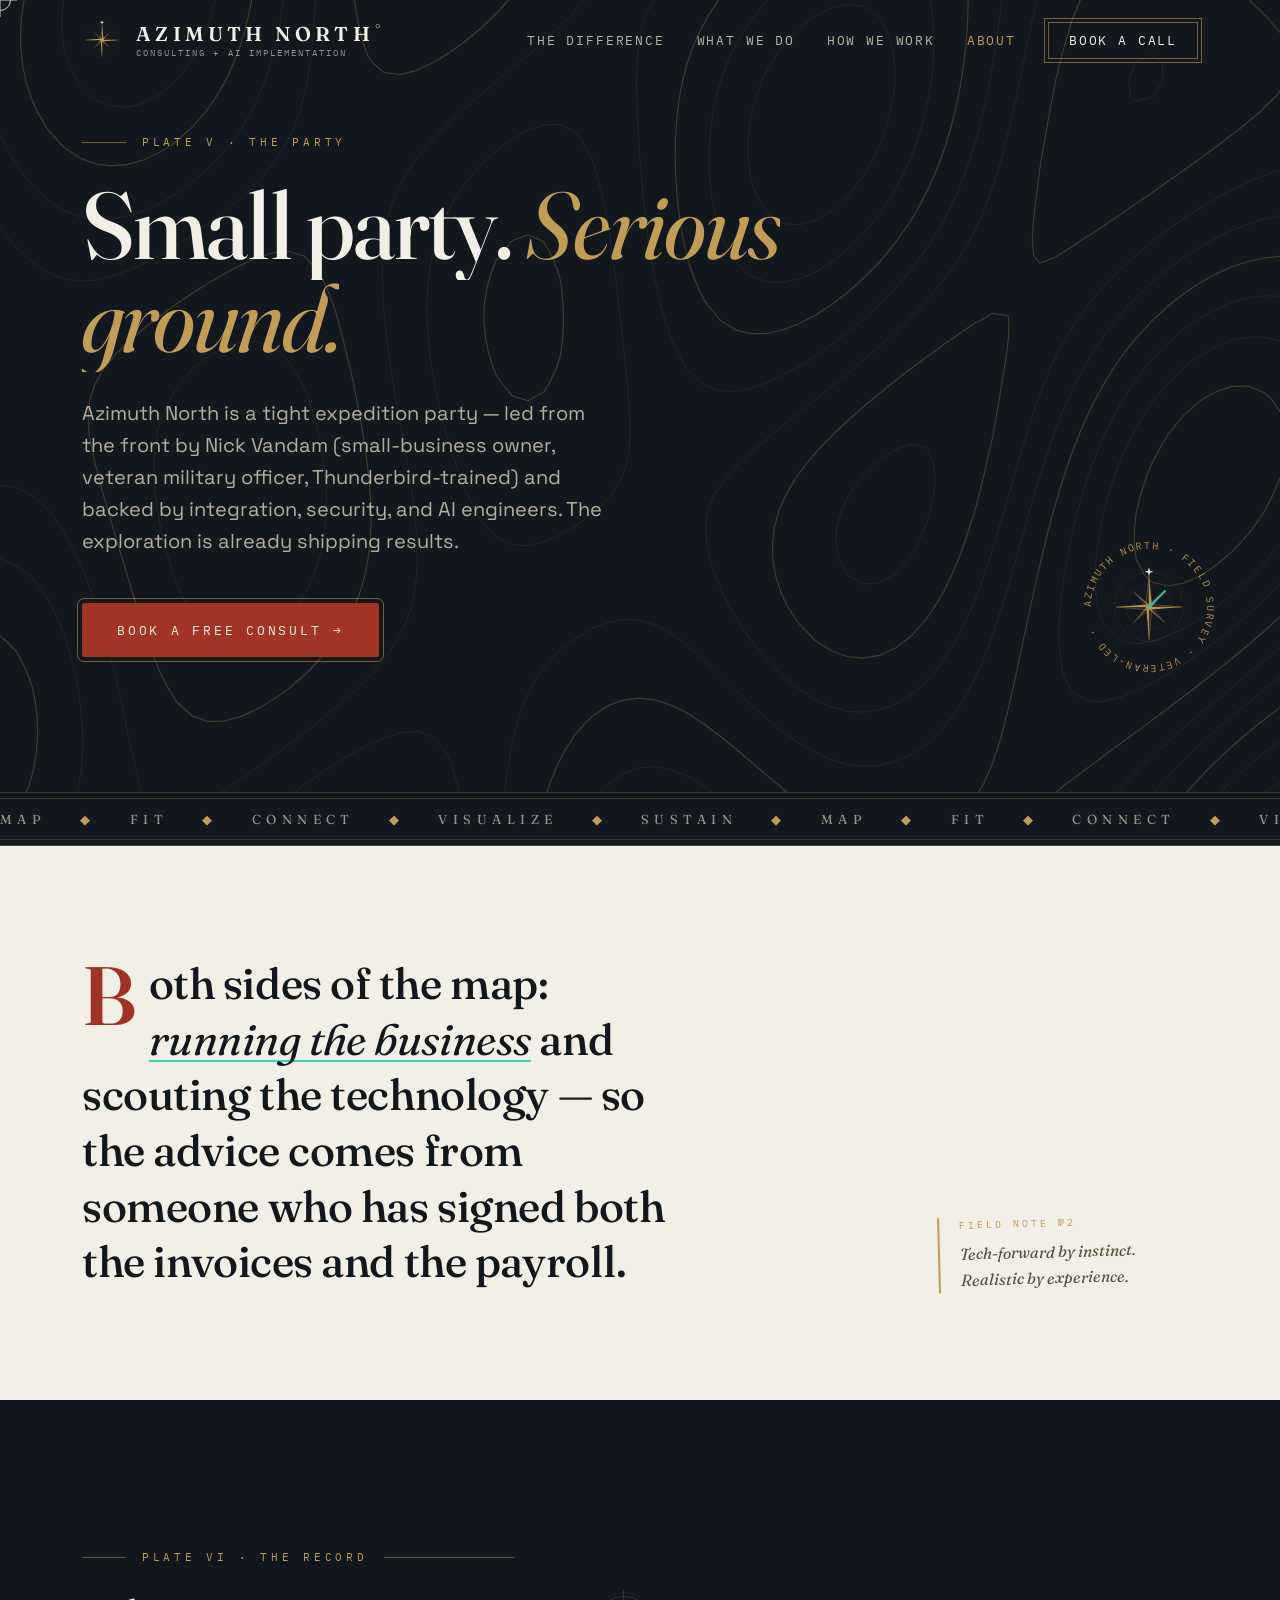
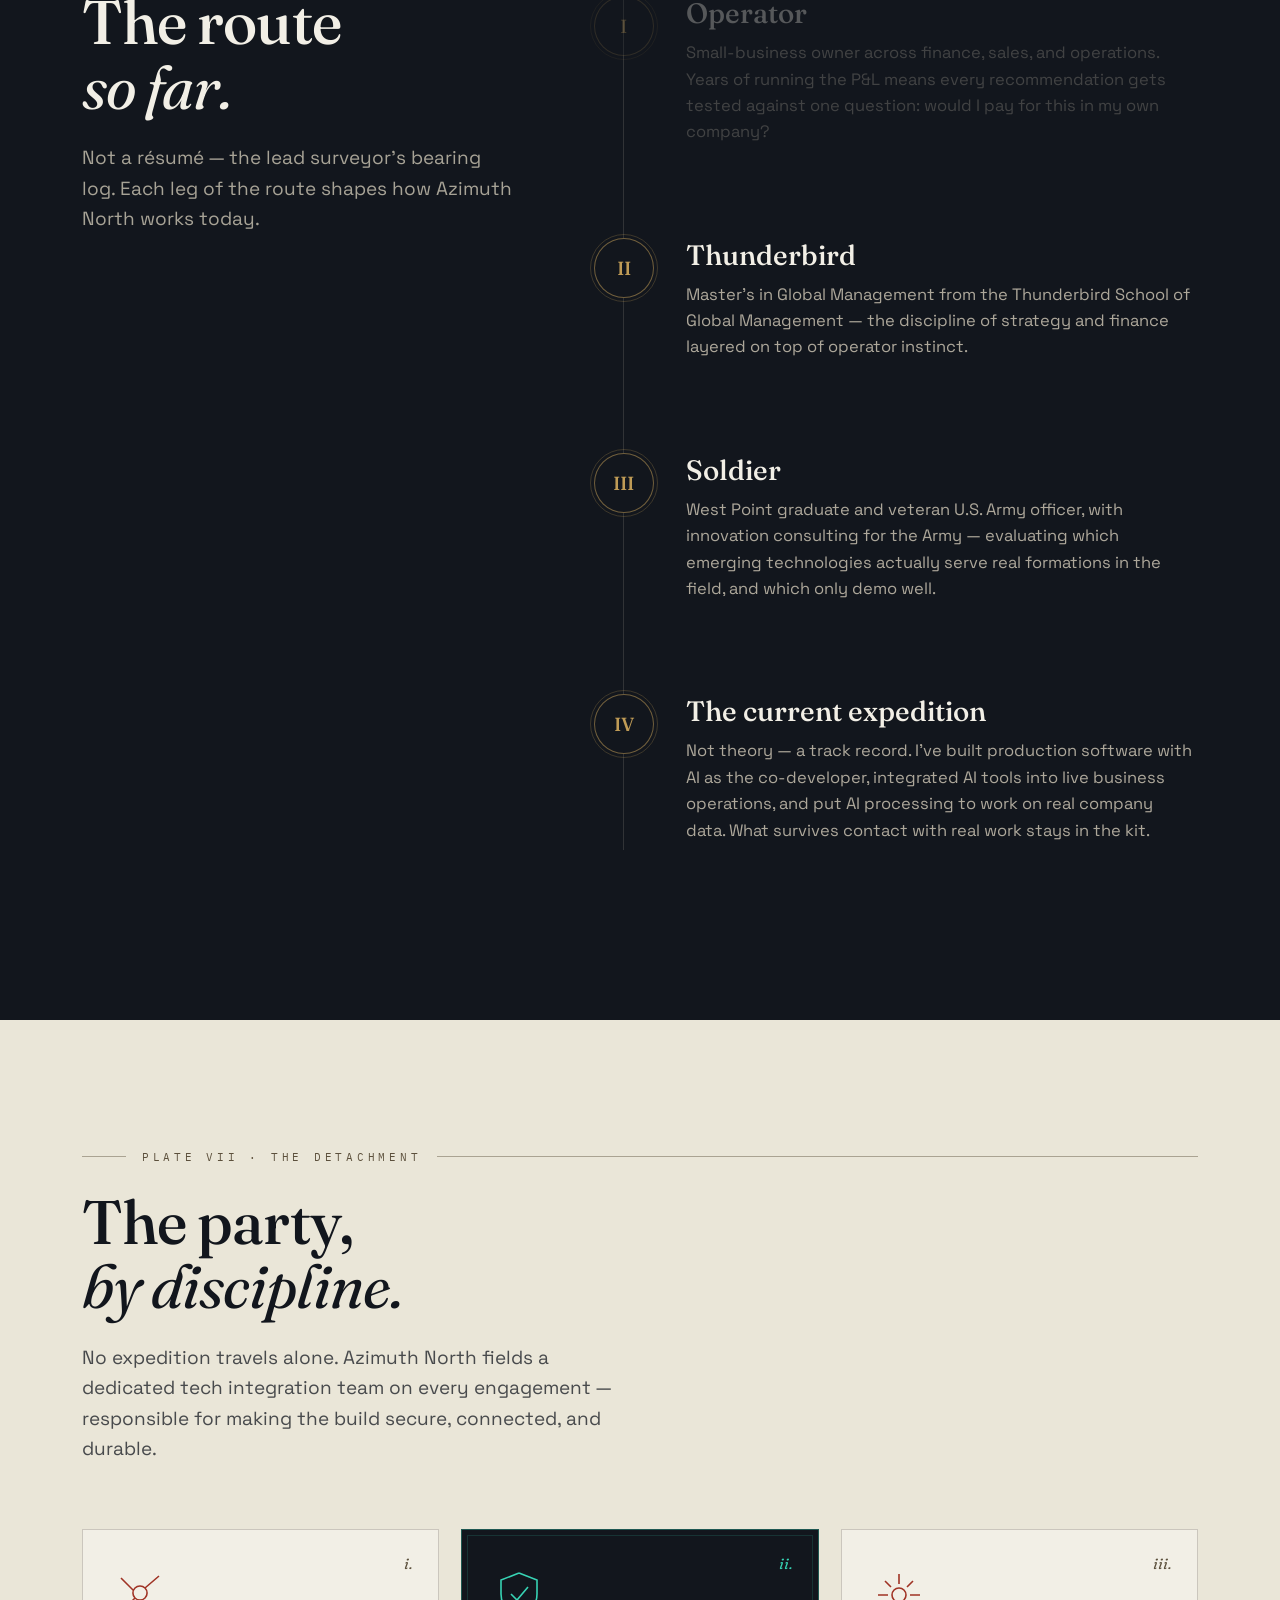
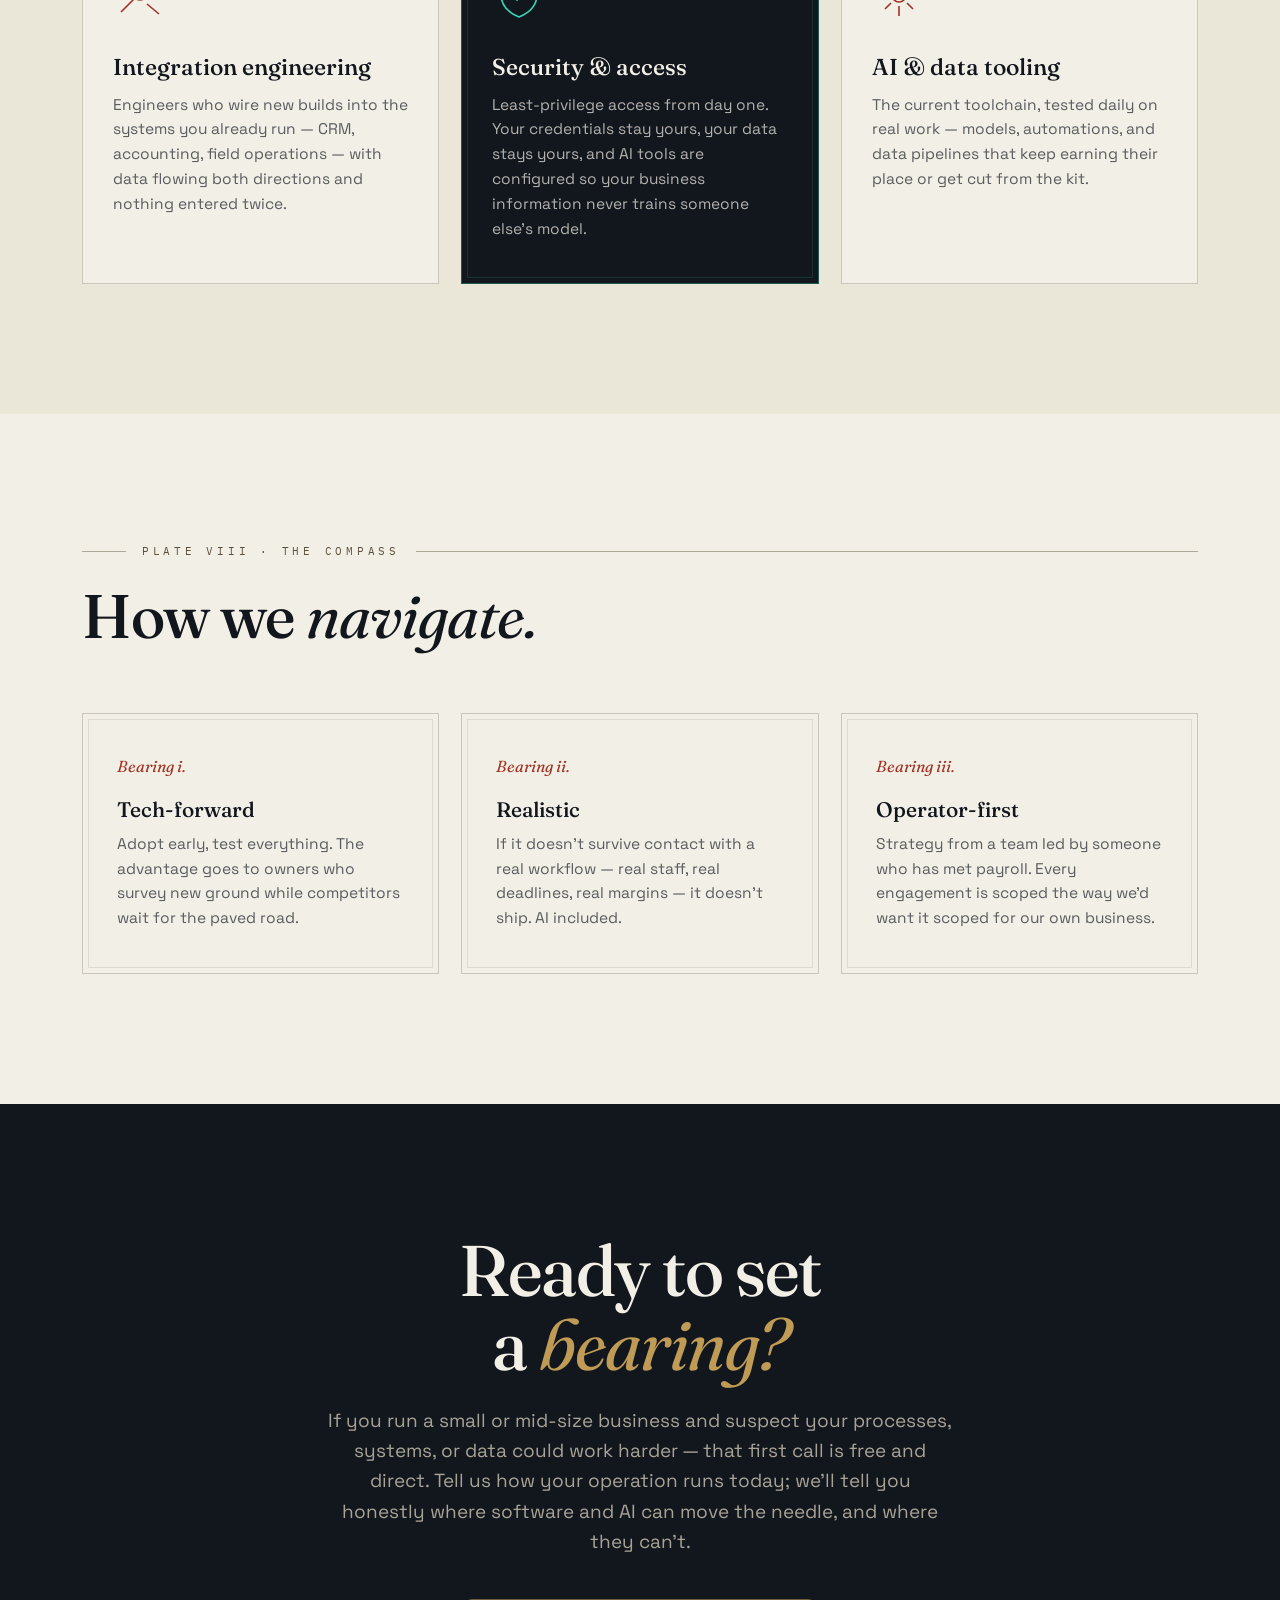
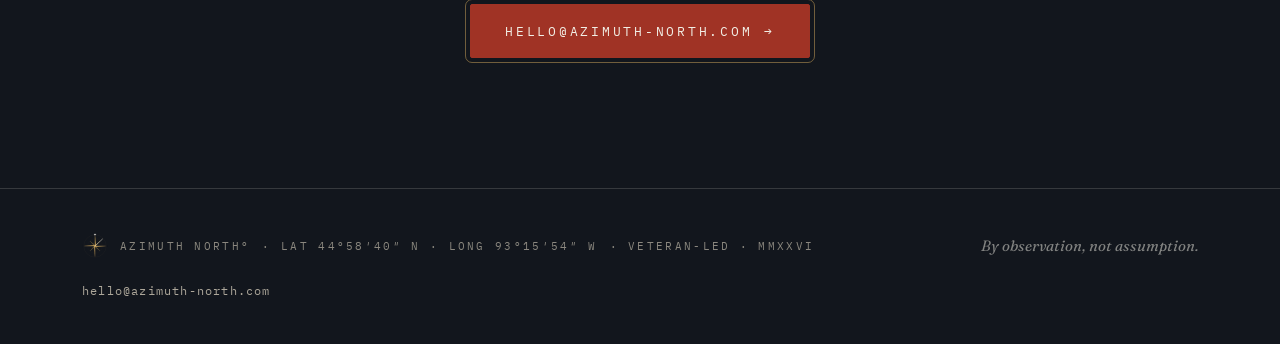
==== about.html @ 611b8b84 "Full site" ====
<!DOCTYPE html>
<html lang="en">
<head>
<meta charset="UTF-8">
<meta name="viewport" content="width=device-width, initial-scale=1.0">
<title>About — Azimuth North | Consulting &amp; AI Implementation</title>
<meta name="description" content="Azimuth North is a tight team — led by a small-business owner and veteran military officer, backed by integration, security, and AI engineers — testing what AI can actually do for working businesses.">
<meta name="theme-color" content="#12161d">
<link rel="icon" href="data:image/svg+xml,%3Csvg xmlns='http://www.w3.org/2000/svg' viewBox='0 0 100 100'%3E%3Crect width='100' height='100' rx='18' fill='%2312161d'/%3E%3Ccircle cx='50' cy='50' r='38' fill='none' stroke='%23bf9b56' stroke-width='2' stroke-dasharray='1.5 4.5'/%3E%3Cpath d='M50 16 L55 50 L50 50 Z' fill='%23bf9b56'/%3E%3Cpath d='M50 16 L45 50 L50 50 Z' fill='none' stroke='%23bf9b56' stroke-width='1.5'/%3E%3Cpath d='M50 84 L55 50 L50 50 Z M16 50 L50 45 L50 50 Z M84 50 L50 55 L50 50 Z' fill='%23efe6d0' opacity='.7'/%3E%3Cline x1='50' y1='50' x2='73' y2='29' stroke='%23a03325' stroke-width='3' stroke-linecap='round'/%3E%3C/svg%3E">
<link rel="preconnect" href="https://fonts.googleapis.com">
<link rel="preconnect" href="https://fonts.gstatic.com" crossorigin>
<link href="https://fonts.googleapis.com/css2?family=Fraunces:ital,opsz,wght@0,9..144,400;0,9..144,500;0,9..144,600;1,9..144,400;1,9..144,500&family=Space+Grotesk:wght@400;500;600&family=IBM+Plex+Mono:wght@400;500&display=swap" rel="stylesheet">
<style>
:root{
  --ink:#12161d;          /* midnight chart */
  --ink-2:#1a2029;
  --paper:#f2efe6;        /* warm survey paper, modern */
  --paper-2:#eae6d8;
  --brass:#bf9b56;        /* instrument brass — heritage */
  --brass-dim:rgba(191,155,86,.55);
  --mint:#37d3b4;         /* signal mint — the AI layer */
  --oxblood:#a03325;      /* wax seal red */
  --sepia:#5c503c;        /* faded ink on paper */
  --line:rgba(46,38,26,.2);
  --line-dark:rgba(242,239,230,.16);
  --mono:'IBM Plex Mono',monospace;
  --serif:'Space Grotesk',sans-serif;
  --disp:'Fraunces',serif;
}
*{margin:0;padding:0;box-sizing:border-box}
html{scroll-behavior:smooth;overflow-x:hidden}
body{font-family:var(--serif);background:var(--paper);color:var(--ink);overflow-x:hidden;font-size:16px}
::selection{background:var(--mint);color:var(--ink)}

/* paper grain over everything */
body::after{content:"";position:fixed;inset:0;z-index:98;pointer-events:none;opacity:.3;mix-blend-mode:overlay;background-image:url("data:image/svg+xml,%3Csvg xmlns='http://www.w3.org/2000/svg' width='240' height='240'%3E%3Cfilter id='n'%3E%3CfeTurbulence type='fractalNoise' baseFrequency='.9' numOctaves='2'/%3E%3CfeColorMatrix values='0 0 0 0 0.5 0 0 0 0 0.45 0 0 0 0 0.35 0 0 0 .35 0'/%3E%3C/filter%3E%3Crect width='240' height='240' filter='url(%23n)'/%3E%3C/svg%3E")}

/* ---------- preloader ---------- */
#loader{position:fixed;inset:0;z-index:100;background:var(--ink);display:flex;align-items:center;justify-content:center;flex-direction:column;gap:30px;transition:transform .9s cubic-bezier(.76,0,.24,1)}
#loader.done{transform:translateY(-100%)}
#loader .dial{width:150px;height:150px}
#loader .dial svg{width:100%;height:100%}
#loader .brg{font-family:var(--mono);font-size:12px;letter-spacing:.32em;color:var(--brass)}
#loader .brg .num{display:inline-block;min-width:3.4em;text-align:right}
#loader .motto{font-family:var(--disp);font-style:italic;font-size:15px;color:rgba(239,230,208,.55);letter-spacing:.04em}

/* ---------- cursor reticle ---------- */
#reticle{position:fixed;z-index:99;width:34px;height:34px;pointer-events:none;mix-blend-mode:difference;opacity:0;transition:opacity .3s,width .25s,height .25s;transform:translate(-50%,-50%)}
#reticle::before,#reticle::after{content:"";position:absolute;background:#fff}
#reticle::before{left:50%;top:0;width:1px;height:100%;transform:translateX(-50%)}
#reticle::after{top:50%;left:0;height:1px;width:100%;transform:translateY(-50%)}
#reticle .ring{position:absolute;inset:6px;border:1px solid #fff;border-radius:50%}
body.has-cursor #reticle{opacity:.9}
#reticle.hot{width:56px;height:56px}
@media (hover:none){#reticle{display:none}}

/* ---------- shared ---------- */
.wrap{max-width:1180px;margin:0 auto;padding:0 32px}
.plate{font-family:var(--mono);font-size:11px;letter-spacing:.34em;text-transform:uppercase;display:flex;align-items:center;gap:16px;color:var(--sepia)}
.plate::before,.plate::after{content:"";height:1px;background:currentColor;opacity:.45}
.plate::before{width:44px}
.plate::after{flex:1}
section{position:relative}
.section-pad{padding:130px 0}
h2.title{font-family:var(--disp);font-weight:500;font-size:clamp(36px,4.8vw,62px);line-height:1.05;letter-spacing:-.015em;margin:26px 0 0}
h2.title em{font-style:italic;font-weight:400}
.lede{font-size:19px;line-height:1.6;color:rgba(18,22,29,.75);max-width:560px}

.epigraph{font-family:var(--disp);font-style:italic;font-size:17px;color:var(--sepia);margin-top:20px;max-width:52ch;line-height:1.5}
.epigraph b{font-style:normal;font-weight:400;font-family:var(--mono);font-size:10px;letter-spacing:.24em;text-transform:uppercase;display:block;margin-top:6px;color:var(--brass)}
.on-dark .epigraph{color:rgba(242,239,230,.6)}

/* reveal choreography */
.rv{opacity:0;transform:translateY(34px);transition:opacity .9s cubic-bezier(.22,1,.36,1),transform .9s cubic-bezier(.22,1,.36,1)}
.rv.in{opacity:1;transform:none}
.rv-d1{transition-delay:.08s}.rv-d2{transition-delay:.16s}.rv-d3{transition-delay:.24s}.rv-d4{transition-delay:.32s}

/* ---------- nav ---------- */
nav{position:fixed;top:0;left:0;right:0;z-index:60;padding:20px 0;transition:background .4s,backdrop-filter .4s,padding .4s,border-color .4s;border-bottom:1px solid transparent}
nav.scrolled{background:rgba(18,22,29,.85);backdrop-filter:blur(14px);padding:12px 0;border-bottom-color:var(--line-dark)}
nav .wrap{display:flex;align-items:center;justify-content:space-between}
.brand{display:flex;align-items:center;gap:14px;color:var(--paper);text-decoration:none}
.brand svg{width:40px;height:40px;transition:transform .7s cubic-bezier(.34,1.56,.64,1)}
.brand:hover svg{transform:rotate(-47deg)}
.brand .rose-needle{transform-origin:100px 100px;transition:transform .8s cubic-bezier(.34,1.56,.64,1)}
.brand .wm{font-family:var(--disp);font-weight:600;font-size:20px;letter-spacing:.22em;line-height:1}
.brand .deg{color:var(--brass);font-weight:400;font-size:.7em;vertical-align:.5em;margin-left:1px}
.brand .wm-stack{display:flex;flex-direction:column;gap:3px}
.brand .wm-sub{font-family:var(--mono);font-size:8.5px;letter-spacing:.24em;text-transform:uppercase;color:rgba(242,239,230,.55)}
.nav-links{display:flex;gap:32px;align-items:center}
.nav-links a{color:rgba(239,230,208,.75);text-decoration:none;font-size:13px;font-family:var(--mono);letter-spacing:.14em;text-transform:uppercase;transition:color .25s}
.nav-links a:hover,.nav-links a:focus-visible{color:var(--brass)}
.nav-cta{border:1px solid var(--brass-dim);outline:1px solid var(--brass-dim);outline-offset:3px;padding:9px 20px;color:var(--paper) !important;transition:border-color .25s,background .25s,outline-color .25s}
.nav-cta:hover{border-color:var(--brass);outline-color:var(--brass);background:rgba(191,155,86,.12)}
@media(max-width:760px){.nav-links a:not(.nav-cta){display:none}}

/* ---------- hero ---------- */
#hero{min-height:100svh;background:var(--ink);color:var(--paper);display:flex;align-items:center;overflow:hidden}
#terrain{position:absolute;inset:0;width:100%;height:100%;display:block}
#hero .hud{position:absolute;font-family:var(--mono);font-size:10.5px;letter-spacing:.24em;color:rgba(239,230,208,.5);display:flex;gap:10px;align-items:center;text-transform:uppercase}
#hero .hud .tick{width:22px;height:1px;background:var(--brass-dim)}
.hud-tl{top:100px;left:32px}
.hud-tr{top:100px;right:32px}
.hud-bl{bottom:34px;left:32px}
.hud-br{bottom:34px;right:32px}
#brg-live{color:var(--mint)}
.hero-inner{position:relative;z-index:2;width:100%}
.hero-plate{color:var(--brass);font-family:var(--mono);font-size:11px;letter-spacing:.34em;text-transform:uppercase;display:flex;align-items:center;gap:16px}
.hero-plate::before{content:"";width:44px;height:1px;background:var(--brass-dim)}
h1{font-family:var(--disp);font-weight:500;font-size:clamp(46px,7.4vw,100px);line-height:.98;letter-spacing:-.02em;margin:30px 0 32px;max-width:13ch}
h1 .word{display:inline-block;overflow:hidden;vertical-align:top;padding-bottom:.08em;margin-bottom:-.08em}
h1 .word span{display:inline-block;transform:translateY(115%);transition:transform 1s cubic-bezier(.22,1,.36,1)}
body.loaded h1 .word span{transform:none}
h1 em{font-style:italic;font-weight:400;color:var(--brass)}
.hero-sub{font-size:20px;line-height:1.6;color:rgba(239,230,208,.72);max-width:520px;margin-bottom:46px}
.cta-row{display:flex;gap:20px;flex-wrap:wrap;align-items:center}
.btn{position:relative;display:inline-flex;align-items:center;gap:12px;font-family:var(--mono);font-size:12.5px;letter-spacing:.22em;text-transform:uppercase;text-decoration:none;padding:18px 34px;border-radius:2px;transition:transform .2s ease;will-change:transform}
.btn-solid{background:var(--oxblood);color:var(--paper);border:1px solid var(--oxblood);outline:1px solid var(--brass-dim);outline-offset:4px;overflow:hidden}
.btn-solid>*{position:relative;z-index:1}
.btn-solid::before{content:"";position:absolute;inset:0;background:var(--brass);transform:translateY(101%);transition:transform .35s cubic-bezier(.76,0,.24,1)}
.btn-solid:hover::before{transform:none}
.btn-solid:hover{color:var(--ink)}
.btn-solid .arrow{transition:transform .3s cubic-bezier(.34,1.56,.64,1)}
.btn-solid:hover .arrow{transform:translateX(5px)}
.btn-ghost{color:var(--paper);border:1px solid rgba(239,230,208,.35);outline:1px solid transparent;outline-offset:4px;transition:border-color .25s,color .25s,outline-color .25s}
.btn-ghost:hover{border-color:var(--brass);outline-color:var(--brass-dim);color:var(--brass)}
.scroll-hint{position:absolute;bottom:34px;left:50%;transform:translateX(-50%);z-index:2;font-family:var(--mono);font-size:10px;letter-spacing:.34em;color:rgba(239,230,208,.4);display:flex;flex-direction:column;align-items:center;gap:10px}
.scroll-hint .line{width:1px;height:44px;background:linear-gradient(var(--mint),transparent);animation:drop 2.2s infinite cubic-bezier(.76,0,.24,1)}
@keyframes drop{0%{transform:scaleY(0);transform-origin:top}45%{transform:scaleY(1);transform-origin:top}55%{transform:scaleY(1);transform-origin:bottom}100%{transform:scaleY(0);transform-origin:bottom}}

/* ---------- expedition seal ---------- */
.seal{position:absolute;right:56px;bottom:110px;z-index:2;width:150px;height:150px;opacity:.9}
.seal .spin{animation:sealspin 28s linear infinite;transform-origin:50% 50%}
@keyframes sealspin{to{transform:rotate(360deg)}}
.seal text{font-family:var(--mono);font-size:10px;letter-spacing:.18em;fill:var(--brass)}
@media(max-width:1100px){.seal{right:32px;bottom:90px;width:120px;height:120px}}

/* ---------- marginalia ---------- */
.anno{font-family:var(--disp);font-style:italic;font-weight:400;color:var(--brass);font-size:17px;letter-spacing:.01em}
.anno svg{display:block}
.anno svg path{fill:none;stroke:var(--brass);stroke-width:1.4;stroke-linecap:round;stroke-linejoin:round;opacity:.8}
.anno-hero{position:absolute;z-index:2;right:230px;bottom:150px;transform:rotate(-4deg);text-align:right}
.anno-hero svg{margin:8px 0 0 auto}
.anno-proc{margin-top:34px;color:rgba(191,155,86,.9);transform:rotate(-2deg);display:inline-block}
.anno-proc svg{margin-top:6px}

/* ---------- engraved band ---------- */
.band{background:var(--ink);border-top:1px solid var(--line-dark);border-bottom:1px solid var(--line-dark);overflow:hidden;padding:18px 0;position:relative}
.band::before,.band::after{content:"";position:absolute;left:0;right:0;height:1px;background:var(--brass-dim);opacity:.5}
.band::before{top:5px}.band::after{bottom:5px}
.band .track{display:flex;width:max-content;animation:scrollx 30s linear infinite;font-family:var(--disp);font-size:13px;letter-spacing:.42em;color:rgba(239,230,208,.6);white-space:nowrap;text-transform:uppercase}
.band .track span i{font-style:normal;color:var(--brass);margin:0 34px}
@keyframes scrollx{to{transform:translateX(-50%)}}

/* ---------- frontier statement ---------- */
#frontier{background:var(--paper);padding:110px 0}
#frontier .inner{display:flex;justify-content:space-between;align-items:flex-end;gap:60px;flex-wrap:wrap}
#frontier .st{font-family:var(--disp);font-weight:500;font-size:clamp(26px,3.4vw,44px);line-height:1.28;max-width:22ch;letter-spacing:-.01em}
#frontier .st::first-letter{font-size:1.9em;line-height:.8;color:var(--oxblood);float:left;padding:6px 12px 0 0;font-weight:600}
#frontier .st em{font-style:italic;font-weight:400;position:relative;white-space:nowrap}
#frontier .st em u{text-decoration:none;background:linear-gradient(var(--mint),var(--mint)) no-repeat 0 92%/0% 2px;transition:background-size 1.1s cubic-bezier(.22,1,.36,1) .3s}
#frontier .st.in em u{background-size:100% 2px}
#frontier .sub{font-family:var(--disp);font-style:italic;font-size:16px;color:var(--sepia);max-width:26ch;line-height:1.6;transform:rotate(-1.5deg);border-left:2px solid var(--brass);padding-left:20px}
#frontier .sub b{font-family:var(--mono);font-style:normal;font-weight:400;font-size:10px;letter-spacing:.3em;text-transform:uppercase;display:block;margin-bottom:8px;color:var(--brass)}

/* ---------- difference ---------- */
#difference{background:var(--paper)}
.diff-grid{display:grid;grid-template-columns:1fr 1fr;gap:0;border:1px solid var(--line);outline:1px solid var(--line);outline-offset:5px;margin-top:64px}
.diff-cell{background:var(--paper);padding:48px 44px}
.diff-cell.ours{background:var(--ink);color:var(--paper)}
.diff-cell h3{font-family:var(--disp);font-size:27px;font-weight:500;margin:14px 0 20px}
.diff-cell .tag{font-family:var(--mono);font-size:10.5px;letter-spacing:.3em;text-transform:uppercase;color:var(--sepia)}
.diff-cell.ours .tag{color:var(--brass)}
.diff-cell ul{list-style:none;display:grid;gap:14px}
.diff-cell li{padding-left:28px;position:relative;line-height:1.55;font-size:16.5px;color:rgba(18,22,29,.75)}
.diff-cell.ours li{color:rgba(239,230,208,.78)}
.diff-cell li::before{content:"✗";position:absolute;left:0;font-family:var(--mono);font-size:13px;color:rgba(92,80,60,.55)}
.diff-cell.ours li::before{content:"◆";color:var(--brass);font-size:10px;top:5px}
@media(max-width:820px){.diff-grid{grid-template-columns:1fr}}

/* ---------- capabilities ---------- */
#capabilities{background:var(--paper-2)}
.cap-grid{display:grid;grid-template-columns:repeat(4,1fr);gap:22px;margin-top:64px}
.cap{background:var(--paper);border:1px solid var(--line);padding:38px 30px 42px;transition:transform .45s cubic-bezier(.22,1,.36,1),box-shadow .45s,border-color .45s;position:relative}
.cap::after{content:"";position:absolute;inset:5px;border:1px solid transparent;transition:border-color .45s;pointer-events:none}
.cap:hover{transform:translateY(-8px);box-shadow:0 26px 48px -22px rgba(46,38,26,.4);border-color:var(--brass)}
.cap:hover::after{border-color:rgba(191,155,86,.4)}
.cap .ico{width:54px;height:54px;margin-bottom:26px}
.cap .ico path{fill:none;stroke:var(--oxblood);stroke-width:1.6;stroke-dasharray:300;stroke-dashoffset:300;transition:stroke-dashoffset 1.2s cubic-bezier(.22,1,.36,1)}
.cap.in .ico path,.cap:hover .ico path{stroke-dashoffset:0}
.cap h3{font-family:var(--disp);font-size:23px;font-weight:500;margin-bottom:12px}
.cap p{font-size:15.5px;line-height:1.6;color:rgba(18,22,29,.68)}
.cap .idx{position:absolute;top:24px;right:26px;font-family:var(--disp);font-style:italic;font-size:15px;color:var(--sepia)}
.cap-ai{background:var(--ink);border-color:rgba(55,211,180,.35)}
.cap-ai h3{color:var(--paper)}
.cap-ai p{color:rgba(242,239,230,.72)}
.cap-ai .idx{color:var(--mint)}
.cap-ai .ico path{stroke:var(--mint)}
.cap-ai:hover{border-color:var(--mint)}
.cap-ai:hover::after{border-color:rgba(55,211,180,.35)}
.cap-ai::after{border-color:rgba(55,211,180,.15)}
@media(max-width:1000px){.cap-grid{grid-template-columns:1fr 1fr !important}}
@media(max-width:560px){.cap-grid{grid-template-columns:1fr !important}}

/* ---------- process ---------- */
#process{background:var(--ink);color:var(--paper)}
#process .plate{color:var(--brass)}
#process .lede{color:rgba(239,230,208,.68)}
.proc-layout{display:grid;grid-template-columns:1fr 1.4fr;gap:80px;margin-top:20px}
.proc-sticky{position:sticky;top:120px;align-self:start}
.proc-steps{display:grid;gap:0;position:relative}
.proc-steps::before{content:"";position:absolute;left:29px;top:40px;bottom:40px;width:1px;background:rgba(239,230,208,.14)}
.proc-steps .fill{position:absolute;left:29px;top:40px;width:1px;background:var(--brass);height:0;transition:height .2s linear}
.step{display:grid;grid-template-columns:60px 1fr;gap:32px;padding:46px 0;opacity:.3;transition:opacity .5s}
.step.active{opacity:1}
.step .elev{font-family:var(--disp);font-size:19px;font-weight:500;color:var(--brass);border:1px solid var(--brass-dim);outline:1px solid rgba(191,155,86,.25);outline-offset:3px;border-radius:50%;width:60px;height:60px;display:flex;align-items:center;justify-content:center;background:var(--ink);position:relative;z-index:1}
.step h3{font-family:var(--disp);font-size:28px;font-weight:500;margin-bottom:10px}
.step p{color:rgba(239,230,208,.7);line-height:1.6;font-size:16.5px;max-width:46ch}
@media(max-width:900px){.proc-layout{grid-template-columns:1fr;gap:30px}.proc-sticky{position:static}}

/* ---------- trust / charter ---------- */
#trust{background:var(--paper)}
.trust-grid{display:grid;grid-template-columns:repeat(3,1fr);gap:22px;margin-top:64px}
.trust-card{border:1px solid var(--line);padding:42px 34px;background:var(--paper);position:relative}
.trust-card::after{content:"";position:absolute;inset:5px;border:1px solid rgba(46,38,26,.1);pointer-events:none}
.trust-card h3{font-family:var(--disp);font-size:21px;font-weight:500;margin:20px 0 10px}
.trust-card p{font-size:15.5px;line-height:1.6;color:rgba(18,22,29,.68)}
.trust-card .mark{font-family:var(--disp);font-style:italic;font-size:16px;color:var(--oxblood)}
@media(max-width:820px){.trust-grid{grid-template-columns:1fr}}

/* ---------- cta ---------- */
#cta{background:var(--ink);color:var(--paper);text-align:center;overflow:hidden}
#cta .wrap{position:relative;z-index:2}
#cta h2{font-family:var(--disp);font-weight:500;font-size:clamp(40px,5.6vw,76px);letter-spacing:-.02em;line-height:1.03;margin-bottom:24px}
#cta h2 em{font-style:italic;font-weight:400;color:var(--brass)}
#cta p{color:rgba(239,230,208,.68);font-size:19px;max-width:52ch;margin:0 auto 46px;line-height:1.6}
#ctaTerrain{position:absolute;inset:0;width:100%;height:100%;opacity:.5}

/* ---------- footer ---------- */
footer{background:var(--ink);color:rgba(239,230,208,.55);border-top:1px solid var(--line-dark);padding:44px 0}
footer .wrap{display:flex;justify-content:space-between;align-items:center;gap:20px;flex-wrap:wrap}
footer .coords{font-family:var(--mono);font-size:10.5px;letter-spacing:.22em;display:flex;align-items:center;gap:12px}
footer a{color:rgba(239,230,208,.7);text-decoration:none;font-family:var(--mono);font-size:12px;letter-spacing:.1em}
footer a:hover{color:var(--brass)}
@media(max-width:600px){.coords-long{display:none}}

:focus-visible{outline:2px solid var(--brass);outline-offset:3px}

/* ---------- mobile refinement ---------- */
@media(max-width:820px){
  #hero{padding:120px 0 80px;min-height:auto}
  #hero .hud{display:none}
  h1{font-size:clamp(36px,10.5vw,64px)}
  .hero-sub{font-size:17px;margin-bottom:36px}
  .scroll-hint{display:none}
  .seal{display:none}
  .anno-hero{display:none}
  #frontier{padding:80px 0}
  #frontier .inner{gap:40px}
  #frontier .st{font-size:clamp(24px,6.4vw,34px)}
  #frontier .st em{white-space:normal}
  #frontier .sub{transform:none}
  .anno-proc{transform:none;font-size:15px}
  .step{grid-template-columns:44px 1fr;gap:16px;padding:36px 0}
  .step .elev{width:44px;height:44px;font-size:14px;outline-offset:2px}
  .step h3{font-size:23px}
  .step p{font-size:15px}
  .proc-steps::before,.proc-steps .fill{left:21px}
  .band .track{font-size:10px;letter-spacing:.24em}
  .band .track span i{margin:0 20px}
  .brand{gap:10px}
  .brand .wm{font-size:13px;letter-spacing:.12em}
  .brand .wm-sub{display:none}
  .brand svg{width:30px;height:30px}
  .nav-cta{padding:8px 14px;font-size:11px;letter-spacing:.1em;outline-offset:2px}
  .section-pad{padding:88px 0}
  h2.title{font-size:clamp(30px,7.6vw,44px)}
  .diff-grid{outline-offset:3px}
  .diff-cell{padding:34px 24px}
  .btn{padding:15px 22px;font-size:11px;letter-spacing:.14em;outline-offset:3px}
  #cta p{font-size:16px}
  footer .wrap{flex-direction:column;align-items:center;text-align:center;gap:16px}
  footer .coords{letter-spacing:.12em;line-height:2;flex-wrap:wrap;justify-content:center;max-width:100%}
}
@media(max-width:480px){
  .wrap{padding:0 20px}
  h1{font-size:clamp(32px,10.5vw,40px)}
  .cta-row{flex-direction:column;align-items:stretch}
  .cta-row .btn{width:100%;justify-content:center}
  #cta .btn{max-width:100%;letter-spacing:.08em;padding:15px 14px}
  .nav-links{gap:0}
  #loader .motto{font-size:13px;padding:0 24px;text-align:center}
}

@media (prefers-reduced-motion:reduce){
  *,*::before,*::after{animation-duration:.01ms !important;animation-iteration-count:1 !important;transition-duration:.01ms !important}
  .rv{opacity:1;transform:none}
  h1 .word span{transform:none}
  #loader{display:none}
  .scroll-hint .line{animation:none}
}
</style>
</head>
<body>

<!-- compass rose symbol, reused everywhere -->
<svg width="0" height="0" style="position:absolute" aria-hidden="true">
  <defs>
    <g id="rose">
      <!-- graduated bezel -->
      <circle cx="100" cy="100" r="95" fill="none" stroke="currentColor" stroke-width="1" opacity=".45" stroke-dasharray="1.5 4.47"/>
      <circle cx="100" cy="100" r="86" fill="none" stroke="currentColor" stroke-width=".75" opacity=".35"/>
      <circle cx="100" cy="100" r="56" fill="none" stroke="currentColor" stroke-width=".75" opacity=".3"/>
      <!-- intercardinal points (NE SE SW NW) -->
      <g opacity=".65">
        <g transform="translate(100 100) rotate(45)"><path d="M0 -54 L5.5 0 L0 0 Z" fill="currentColor"/><path d="M0 -54 L-5.5 0 L0 0 Z" fill="none" stroke="currentColor" stroke-width="1"/></g>
        <g transform="translate(100 100) rotate(135)"><path d="M0 -54 L5.5 0 L0 0 Z" fill="currentColor"/><path d="M0 -54 L-5.5 0 L0 0 Z" fill="none" stroke="currentColor" stroke-width="1"/></g>
        <g transform="translate(100 100) rotate(225)"><path d="M0 -54 L5.5 0 L0 0 Z" fill="currentColor"/><path d="M0 -54 L-5.5 0 L0 0 Z" fill="none" stroke="currentColor" stroke-width="1"/></g>
        <g transform="translate(100 100) rotate(315)"><path d="M0 -54 L5.5 0 L0 0 Z" fill="currentColor"/><path d="M0 -54 L-5.5 0 L0 0 Z" fill="none" stroke="currentColor" stroke-width="1"/></g>
      </g>
      <!-- cardinal points, north emphasized -->
      <g transform="translate(100 100) rotate(90)"><path d="M0 -82 L7 0 L0 0 Z" fill="currentColor"/><path d="M0 -82 L-7 0 L0 0 Z" fill="none" stroke="currentColor" stroke-width="1.1"/></g>
      <g transform="translate(100 100) rotate(180)"><path d="M0 -82 L7 0 L0 0 Z" fill="currentColor"/><path d="M0 -82 L-7 0 L0 0 Z" fill="none" stroke="currentColor" stroke-width="1.1"/></g>
      <g transform="translate(100 100) rotate(270)"><path d="M0 -82 L7 0 L0 0 Z" fill="currentColor"/><path d="M0 -82 L-7 0 L0 0 Z" fill="none" stroke="currentColor" stroke-width="1.1"/></g>
      <g class="north" transform="translate(100 100)"><path d="M0 -78 L8 0 L0 0 Z" fill="currentColor"/><path d="M0 -78 L-8 0 L0 0 Z" fill="none" stroke="currentColor" stroke-width="1.2"/><path d="M0 -99 L2.6 -90.6 L11 -88 L2.6 -85.4 L0 -77 L-2.6 -85.4 L-11 -88 L-2.6 -90.6 Z" fill="#f2efe6"/></g>
      <circle cx="100" cy="100" r="4" fill="currentColor"/>
    </g>
  </defs>
</svg>

<!-- cursor reticle -->
<div id="reticle" aria-hidden="true"><div class="ring"></div></div>

<nav id="nav">
  <div class="wrap">
    <a class="brand" href="index.html" aria-label="Azimuth home">
      <svg viewBox="0 0 200 200" aria-hidden="true">
        <g color="#bf9b56"><use href="#rose"/></g>
        <g class="rose-needle" id="brandNeedle" transform="rotate(47 100 100)">
          <line x1="100" y1="100" x2="100" y2="22" stroke="#efe6d0" stroke-width="3" stroke-linecap="round"/>
          <circle cx="100" cy="22" r="6" fill="#a03325"/>
        </g>
      </svg>
      <span class="wm-stack"><span class="wm">AZIMUTH&nbsp;NORTH<sup class="deg">°</sup></span><span class="wm-sub">Consulting + AI Implementation</span></span>
    </a>
    <div class="nav-links">
      <a href="index.html#difference">The Difference</a>
      <a href="index.html#capabilities">What we do</a>
      <a href="index.html#process">How we work</a>
      <a href="about.html" style="color:var(--brass)">About</a>
      <a href="#cta" class="nav-cta">Book a call</a>
    </div>
  </div>
</nav>

<!-- hero -->
<section id="hero" style="min-height:88svh">
  <canvas id="terrain" aria-hidden="true"></canvas>
  <div class="wrap hero-inner">
    <div class="hero-plate rv in">Plate V · The Party</div>
    <h1>
      <span class="word"><span>Small&nbsp;party.</span></span>
      <span class="word"><span><em>Serious</em></span></span>
      <span class="word"><span><em>ground.</em></span></span>
    </h1>
    <p class="hero-sub rv rv-d2 in">Azimuth North is a tight expedition party — led from the front by Nick Vandam (small-business owner, veteran military officer, Thunderbird-trained) and backed by integration, security, and AI engineers. The exploration is already shipping results.</p>
    <div class="cta-row rv rv-d3 in">
      <a class="btn btn-solid" href="#cta" data-magnetic><span>Book a free consult</span> <span class="arrow">→</span></a>
    </div>
  </div>

  <!-- rotating expedition seal -->
  <div class="seal" aria-hidden="true">
    <svg viewBox="0 0 150 150">
      <defs><path id="sealpath2" d="M75,75 m-58,0 a58,58 0 1,1 116,0 a58,58 0 1,1 -116,0"/></defs>
      <g class="spin">
        <text><textPath href="#sealpath2">AZIMUTH NORTH · FIELD SURVEY · VETERAN-LED ·</textPath></text>
      </g>
      <g color="#bf9b56" transform="translate(35 35) scale(.4)"><use href="#rose"/></g>
      <line x1="75" y1="75" x2="91" y2="59" stroke="#37d3b4" stroke-width="2" stroke-linecap="round"/>
    </svg>
  </div>
</section>

<!-- engraved band -->
<div class="band" aria-hidden="true">
  <div class="track">
    <span>Map<i>◆</i>Fit<i>◆</i>Connect<i>◆</i>Visualize<i>◆</i>Sustain<i>◆</i>Map<i>◆</i>Fit<i>◆</i>Connect<i>◆</i>Visualize<i>◆</i>Sustain<i>◆</i></span>
    <span>Map<i>◆</i>Fit<i>◆</i>Connect<i>◆</i>Visualize<i>◆</i>Sustain<i>◆</i>Map<i>◆</i>Fit<i>◆</i>Connect<i>◆</i>Visualize<i>◆</i>Sustain<i>◆</i></span>
  </div>
</div>

<!-- bio statement -->
<section id="frontier">
  <div class="wrap inner">
    <p class="st rv">Both sides of the map: <em><u>running the business</u></em> and scouting the technology — so the advice comes from someone who has signed both the invoices and the payroll.</p>
    <div class="sub rv rv-d1"><b>Field note №2</b>Tech-forward by instinct. Realistic by experience.</div>
  </div>
</section>

<!-- the record -->
<section id="process" class="section-pad">
  <div class="wrap proc-layout">
    <div class="proc-sticky">
      <div class="plate rv" style="color:var(--brass)">Plate VI · The Record</div>
      <h2 class="title rv rv-d1">The route<br><em>so far.</em></h2>
      <p class="lede rv rv-d2" style="margin-top:24px">Not a résumé — the lead surveyor’s bearing log. Each leg of the route shapes how Azimuth North works today.</p>
    </div>
    <div class="proc-steps" id="procSteps">
      <div class="fill" id="procFill"></div>
      <div class="step" data-step>
        <div class="elev">I</div>
        <div><h3>Operator</h3><p>Small-business owner across finance, sales, and operations. Years of running the P&amp;L means every recommendation gets tested against one question: would I pay for this in my own company?</p></div>
      </div>
      <div class="step" data-step>
        <div class="elev">II</div>
        <div><h3>Thunderbird</h3><p>Master's in Global Management from the Thunderbird School of Global Management — the discipline of strategy and finance layered on top of operator instinct.</p></div>
      </div>
      <div class="step" data-step>
        <div class="elev">III</div>
        <div><h3>Soldier</h3><p>West Point graduate and veteran U.S. Army officer, with innovation consulting for the Army — evaluating which emerging technologies actually serve real formations in the field, and which only demo well.</p></div>
      </div>
      <div class="step" data-step>
        <div class="elev">IV</div>
        <div><h3>The current expedition</h3><p>Not theory — a track record. I’ve built production software with AI as the co-developer, integrated AI tools into live business operations, and put AI processing to work on real company data. What survives contact with real work stays in the kit.</p></div>
      </div>
    </div>
  </div>
</section>

<!-- the detachment -->
<section id="capabilities" class="section-pad">
  <div class="wrap">
    <div class="plate rv">Plate VII · The Detachment</div>
    <h2 class="title rv rv-d1">The party,<br><em>by discipline.</em></h2>
    <p class="lede rv rv-d2" style="margin-top:24px">No expedition travels alone. Azimuth North fields a dedicated tech integration team on every engagement — responsible for making the build secure, connected, and durable.</p>
    <div class="cap-grid" style="grid-template-columns:repeat(3,1fr)">
      <div class="cap rv">
        <span class="idx">i.</span>
        <svg class="ico" viewBox="0 0 54 54"><path d="M8 44 L22 30 M32 20 L46 8 M22 30 a5 5 0 1 0 10 -10 a5 5 0 0 0 -10 10 M8 10 L20 22 M34 36 L46 46"/></svg>
        <h3>Integration engineering</h3>
        <p>Engineers who wire new builds into the systems you already run — CRM, accounting, field operations — with data flowing both directions and nothing entered twice.</p>
      </div>
      <div class="cap cap-ai rv rv-d1">
        <span class="idx">ii.</span>
        <svg class="ico" viewBox="0 0 54 54"><path d="M27 5 L45 12 V26 C45 38 37 45 27 49 C17 45 9 38 9 26 V12 Z M19 26 L25 32 L36 19"/></svg>
        <h3>Security &amp; access</h3>
        <p>Least-privilege access from day one. Your credentials stay yours, your data stays yours, and AI tools are configured so your business information never trains someone else's model.</p>
      </div>
      <div class="cap rv rv-d2">
        <span class="idx">iii.</span>
        <svg class="ico" viewBox="0 0 54 54"><path d="M27 6 L27 16 M27 38 L27 48 M6 27 L16 27 M38 27 L48 27 M27 20 a7 7 0 1 0 0 14 a7 7 0 0 0 0 -14 M13 13 L19 19 M35 35 L41 41 M41 13 L35 19 M19 35 L13 41"/></svg>
        <h3>AI &amp; data tooling</h3>
        <p>The current toolchain, tested daily on real work — models, automations, and data pipelines that keep earning their place or get cut from the kit.</p>
      </div>
    </div>
  </div>
</section>

<!-- how I think -->
<section id="trust" class="section-pad">
  <div class="wrap">
    <div class="plate rv">Plate VIII · The Compass</div>
    <h2 class="title rv rv-d1">How we <em>navigate.</em></h2>
    <div class="trust-grid">
      <div class="trust-card rv"><div class="mark">Bearing i.</div><h3>Tech-forward</h3><p>Adopt early, test everything. The advantage goes to owners who survey new ground while competitors wait for the paved road.</p></div>
      <div class="trust-card rv rv-d1"><div class="mark">Bearing ii.</div><h3>Realistic</h3><p>If it doesn't survive contact with a real workflow — real staff, real deadlines, real margins — it doesn't ship. AI included.</p></div>
      <div class="trust-card rv rv-d2"><div class="mark">Bearing iii.</div><h3>Operator-first</h3><p>Strategy from a team led by someone who has met payroll. Every engagement is scoped the way we'd want it scoped for our own business.</p></div>
    </div>
  </div>
</section>

<!-- cta -->
<section id="cta" class="section-pad">
  <canvas id="ctaTerrain" aria-hidden="true"></canvas>
  <div class="wrap">
    <h2 class="rv">Ready to set<br>a <em>bearing?</em></h2>
    <p class="rv rv-d1">If you run a small or mid-size business and suspect your processes, systems, or data could work harder — that first call is free and direct. Tell us how your operation runs today; we'll tell you honestly where software and AI can move the needle, and where they can't.</p>
    <div class="rv rv-d2">
      <a class="btn btn-solid" href="mailto:hello@azimuth-north.com" data-magnetic><span>hello@azimuth-north.com</span> <span class="arrow">→</span></a>
    </div>
  </div>
</section>

<footer>
  <div class="wrap">
    <span class="coords">
      <svg viewBox="0 0 200 200" style="width:26px;height:26px" aria-hidden="true">
        <g color="#bf9b56"><use href="#rose"/></g>
        <line x1="100" y1="100" x2="157" y2="47" stroke="#efe6d0" stroke-width="4" stroke-linecap="round"/>
      </svg>
      AZIMUTH NORTH°<span class="coords-long"> · LAT 44°58′40″ N · LONG 93°15′54″ W</span> · VETERAN-LED · MMXXVI
    </span>
    <span style="font-family:var(--disp);font-style:italic;font-size:15px;color:rgba(242,239,230,.5)">By observation, not assumption.</span>
    <span><a href="mailto:hello@azimuth-north.com">hello@azimuth-north.com</a></span>
  </div>
</footer>

<script>
(function(){
"use strict";
const reduce = matchMedia('(prefers-reduced-motion: reduce)').matches;

/* ================= contour terrain engine ================= */
function TerrainField(canvas, opts){
  const ctx = canvas.getContext('2d');
  const o = Object.assign({cell:16, levels:9, speed:.00022, lineColor:'rgba(191,155,86,', baseAlpha:.16, mouse:true}, opts);
  let W=0,H=0,cols=0,rows=0,dpr=1;
  let mx=-9999,my=-9999,tmx=-9999,tmy=-9999,mAmp=0;
  function resize(){
    dpr = Math.min(devicePixelRatio||1, 2);
    W = canvas.clientWidth; H = canvas.clientHeight;
    canvas.width = W*dpr; canvas.height = H*dpr;
    ctx.setTransform(dpr,0,0,dpr,0,0);
    cols = Math.ceil(W/o.cell)+1; rows = Math.ceil(H/o.cell)+1;
  }
  resize();
  addEventListener('resize', resize);
  if(o.mouse){
    canvas.parentElement.addEventListener('mousemove', e=>{
      const r = canvas.getBoundingClientRect();
      tmx = e.clientX-r.left; tmy = e.clientY-r.top;
    });
    canvas.parentElement.addEventListener('mouseleave', ()=>{ tmx=-9999; tmy=-9999; });
  }
  function field(x,y,t){
    let v = Math.sin(x*.006 + t)*Math.cos(y*.0075 - t*.7)
          + .55*Math.sin(x*.0135 - t*1.3 + y*.004)
          + .4*Math.cos((x+y)*.0088 + t*.5);
    if(mAmp>0.001){
      const dx=x-mx, dy=y-my;
      const d2=dx*dx+dy*dy;
      v += mAmp * 1.6 * Math.exp(-d2/26000);
    }
    return v;
  }
  const grid = [];
  function traceLevels(i0, i1, styler){
    for(let L=0; L<o.levels; L++){
      const th = -1.5 + (3.0*L)/(o.levels-1);
      styler(L);
      ctx.beginPath();
      for(let j=0;j<rows-1;j++){
        for(let i=i0;i<=i1;i++){
          const a=grid[j][i], b=grid[j][i+1], c=grid[j+1][i+1], d=grid[j+1][i];
          let idx=0;
          if(a>th)idx|=8; if(b>th)idx|=4; if(c>th)idx|=2; if(d>th)idx|=1;
          if(idx===0||idx===15) continue;
          const x=i*o.cell, y=j*o.cell, sz=o.cell;
          const lerp=(v0,v1)=> (th-v0)/(v1-v0);
          const T=[x+sz*lerp(a,b), y], R=[x+sz, y+sz*lerp(b,c)], B=[x+sz*lerp(d,c), y+sz], Lf=[x, y+sz*lerp(a,d)];
          const seg=(pp,q)=>{ctx.moveTo(pp[0],pp[1]);ctx.lineTo(q[0],q[1]);};
          switch(idx){
            case 1: case 14: seg(Lf,B); break;
            case 2: case 13: seg(B,R); break;
            case 3: case 12: seg(Lf,R); break;
            case 4: case 11: seg(T,R); break;
            case 5: seg(T,Lf); seg(B,R); break;
            case 6: case 9: seg(T,B); break;
            case 7: case 8: seg(T,Lf); break;
            case 10: seg(T,R); seg(Lf,B); break;
          }
        }
      }
      ctx.stroke();
    }
  }
  function draw(t, now){
    if(tmx>-9000){ mx += (tmx-mx)*.08; my += (tmy-my)*.08; mAmp += (1-mAmp)*.05; }
    else { mAmp += (0-mAmp)*.03; }
    ctx.clearRect(0,0,W,H);
    for(let j=0;j<rows;j++){
      grid[j] = grid[j]||[];
      for(let i=0;i<cols;i++) grid[j][i] = field(i*o.cell, j*o.cell, t);
    }
    // heritage layer: brass contours
    traceLevels(0, cols-2, L=>{
      const emph = (L%3===0);
      ctx.strokeStyle = o.lineColor + (o.baseAlpha*(emph?1.7:1)) + ')';
      ctx.lineWidth = emph?1.1:.7;
    });
    // instrument layer: mint survey scan sweeping the terrain
    if(o.scan && now){
      const sx = ((now*.055) % (W+440)) - 220;
      const band = 100;
      const i0 = Math.max(0, Math.floor((sx-band)/o.cell));
      const i1 = Math.min(cols-2, Math.ceil((sx+band)/o.cell));
      if(i1>i0){
        const grad = ctx.createLinearGradient(sx-band,0,sx+band,0);
        grad.addColorStop(0,'rgba(55,211,180,0)');
        grad.addColorStop(.5,'rgba(55,211,180,.55)');
        grad.addColorStop(1,'rgba(55,211,180,0)');
        traceLevels(i0, i1, ()=>{ ctx.strokeStyle = grad; ctx.lineWidth = 1; });
      }
      const vg = ctx.createLinearGradient(0,0,0,H);
      vg.addColorStop(0,'rgba(55,211,180,0)');
      vg.addColorStop(.5,'rgba(55,211,180,.35)');
      vg.addColorStop(1,'rgba(55,211,180,0)');
      ctx.strokeStyle = vg; ctx.lineWidth = 1;
      ctx.beginPath(); ctx.moveTo(sx,0); ctx.lineTo(sx,H); ctx.stroke();
    }
  }
  let raf, visible=true;
  const io = new IntersectionObserver(en=>{visible = en[0].isIntersecting;},{threshold:0});
  io.observe(canvas);
  function loop(now){
    if(visible) draw(now*o.speed, now);
    raf = requestAnimationFrame(loop);
  }
  if(reduce){ draw(1234, 0); } else { raf = requestAnimationFrame(loop); }
}
TerrainField(document.getElementById('terrain'), {cell:16, levels:9, scan:true});
TerrainField(document.getElementById('ctaTerrain'), {cell:20, levels:7, baseAlpha:.1, mouse:true});

/* ================= no preloader on this page ================= */
document.body.classList.add('loaded');

/* ================= reticle cursor ================= */
const ret = document.getElementById('reticle');
if(matchMedia('(hover:hover)').matches && !reduce){
  document.body.classList.add('has-cursor');
  let rx=0,ry=0,px=0,py=0;
  addEventListener('mousemove',e=>{px=e.clientX;py=e.clientY;});
  (function follow(){
    rx+=(px-rx)*.2; ry+=(py-ry)*.2;
    ret.style.left=rx+'px'; ret.style.top=ry+'px';
    requestAnimationFrame(follow);
  })();
  document.querySelectorAll('a,button').forEach(el=>{
    el.addEventListener('mouseenter',()=>ret.classList.add('hot'));
    el.addEventListener('mouseleave',()=>ret.classList.remove('hot'));
  });
}

/* ================= magnetic buttons ================= */
if(!reduce) document.querySelectorAll('[data-magnetic]').forEach(btn=>{
  btn.addEventListener('mousemove',e=>{
    const r=btn.getBoundingClientRect();
    const dx=(e.clientX-r.left-r.width/2)*.25, dy=(e.clientY-r.top-r.height/2)*.35;
    btn.style.transform=`translate(${dx}px,${dy}px)`;
  });
  btn.addEventListener('mouseleave',()=>{btn.style.transform='';});
});

/* ================= scroll reveals ================= */
const rvObs = new IntersectionObserver(entries=>{
  entries.forEach(en=>{ if(en.isIntersecting){ en.target.classList.add('in'); rvObs.unobserve(en.target);} });
},{threshold:.18});
document.querySelectorAll('.rv, .cap').forEach(el=>rvObs.observe(el));

/* ================= nav state + brand needle sweeps with scroll ================= */
const nav = document.getElementById('nav');
const brandNeedle = document.getElementById('brandNeedle');
addEventListener('scroll',()=>{
  const y = scrollY;
  nav.classList.toggle('scrolled', y>60);
  const prog = Math.min(y/(document.body.scrollHeight-innerHeight),1);
  brandNeedle.setAttribute('transform', `rotate(${47 + prog*313} 100 100)`);
},{passive:true});


/* ================= process progress ================= */
const steps=[...document.querySelectorAll('[data-step]')];
const fill=document.getElementById('procFill');
const stepsWrap=document.getElementById('procSteps');
function procTick(){
  const r=stepsWrap.getBoundingClientRect();
  const mid=innerHeight*.5;
  steps.forEach(s=>{
    const sr=s.getBoundingClientRect();
    s.classList.toggle('active', sr.top<mid);
  });
  const total=r.height-80;
  const done=Math.max(0,Math.min(mid-r.top-40,total));
  fill.style.height=done+'px';
}
addEventListener('scroll',procTick,{passive:true});
procTick();
})();
</script>
</body>
</html>
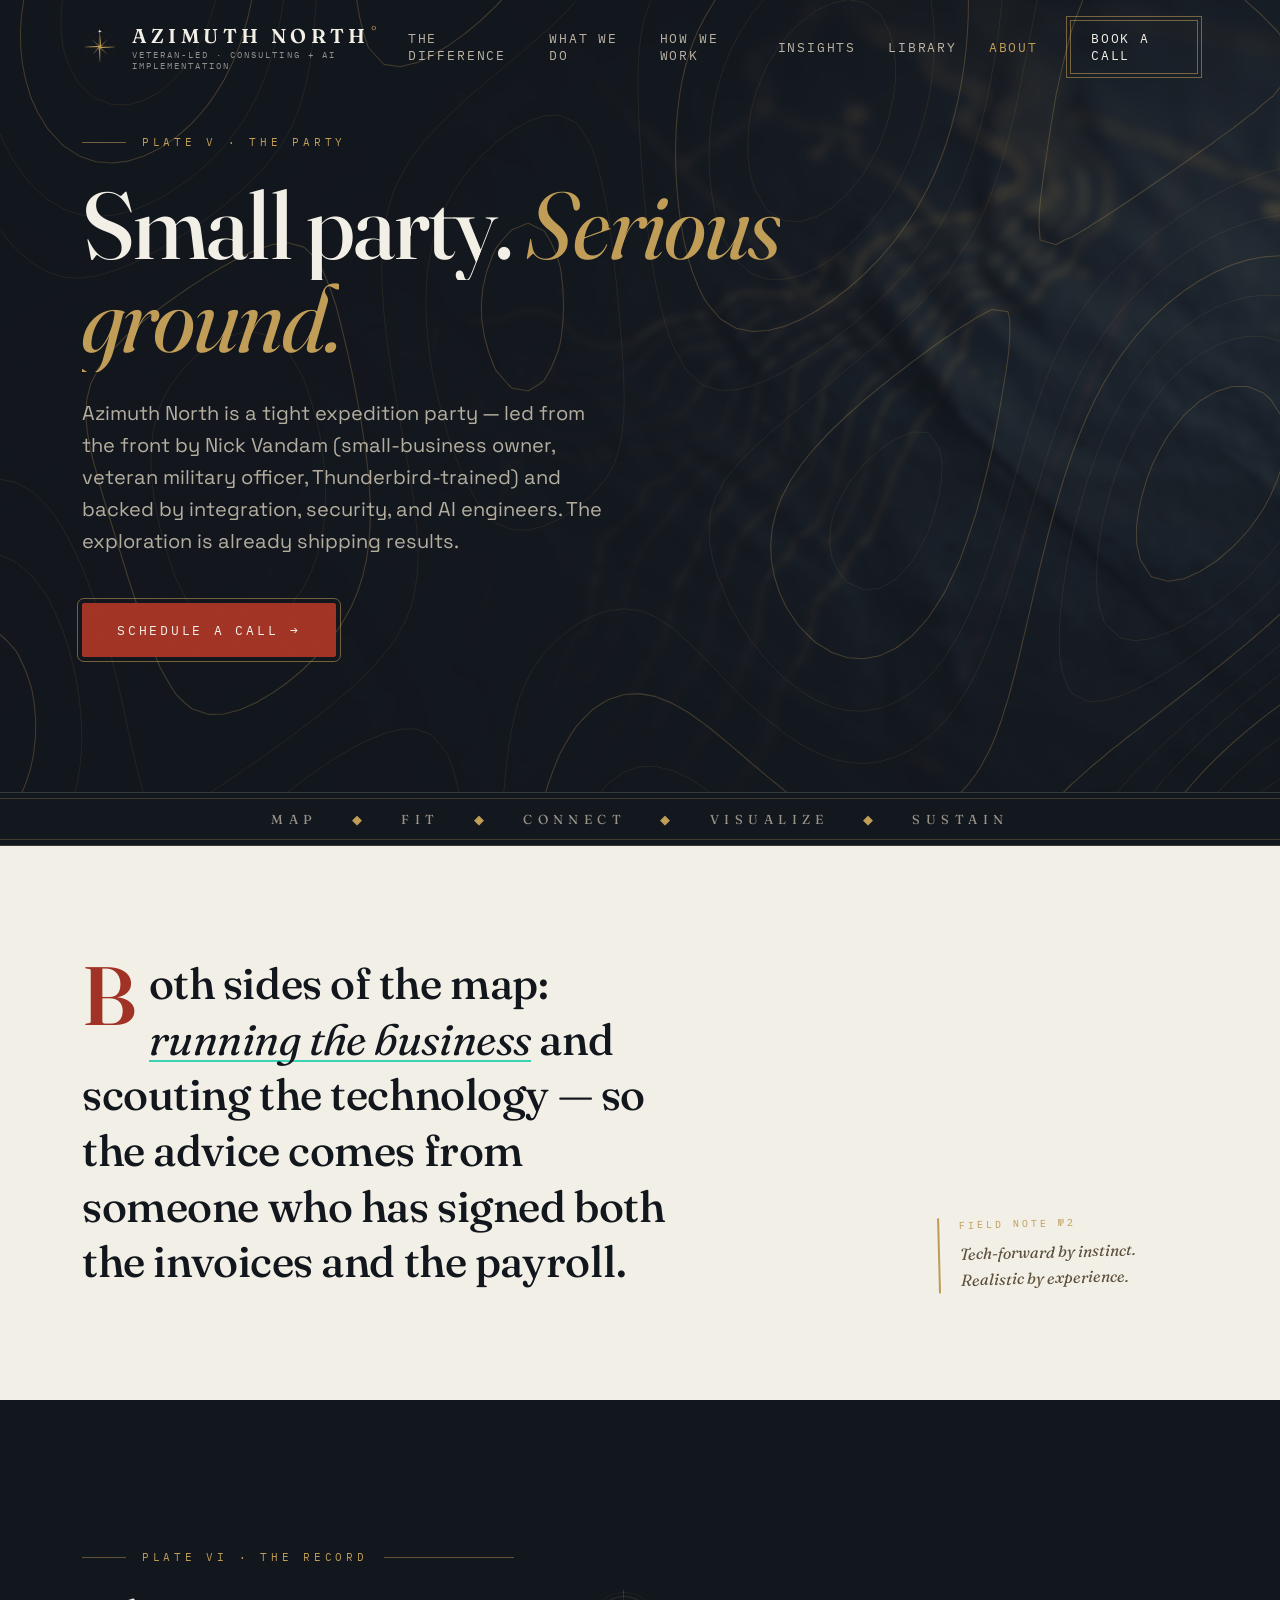
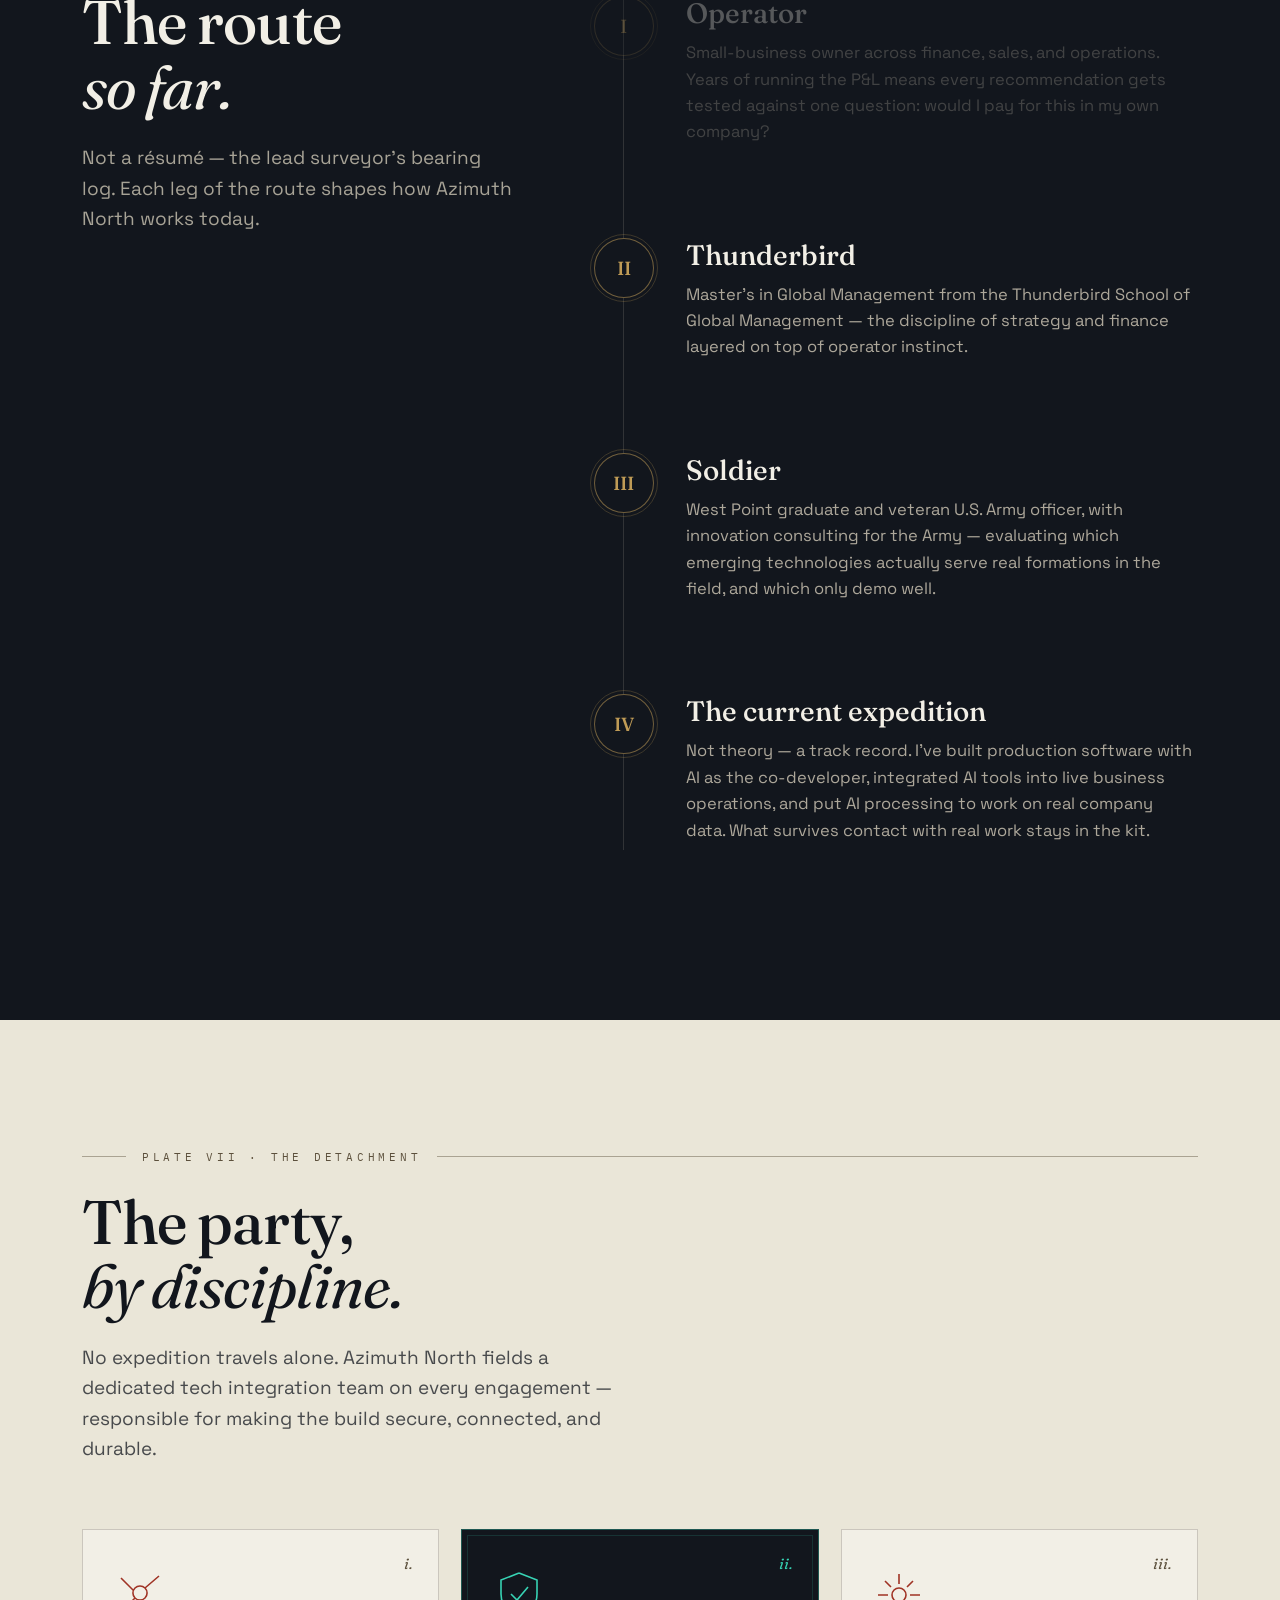
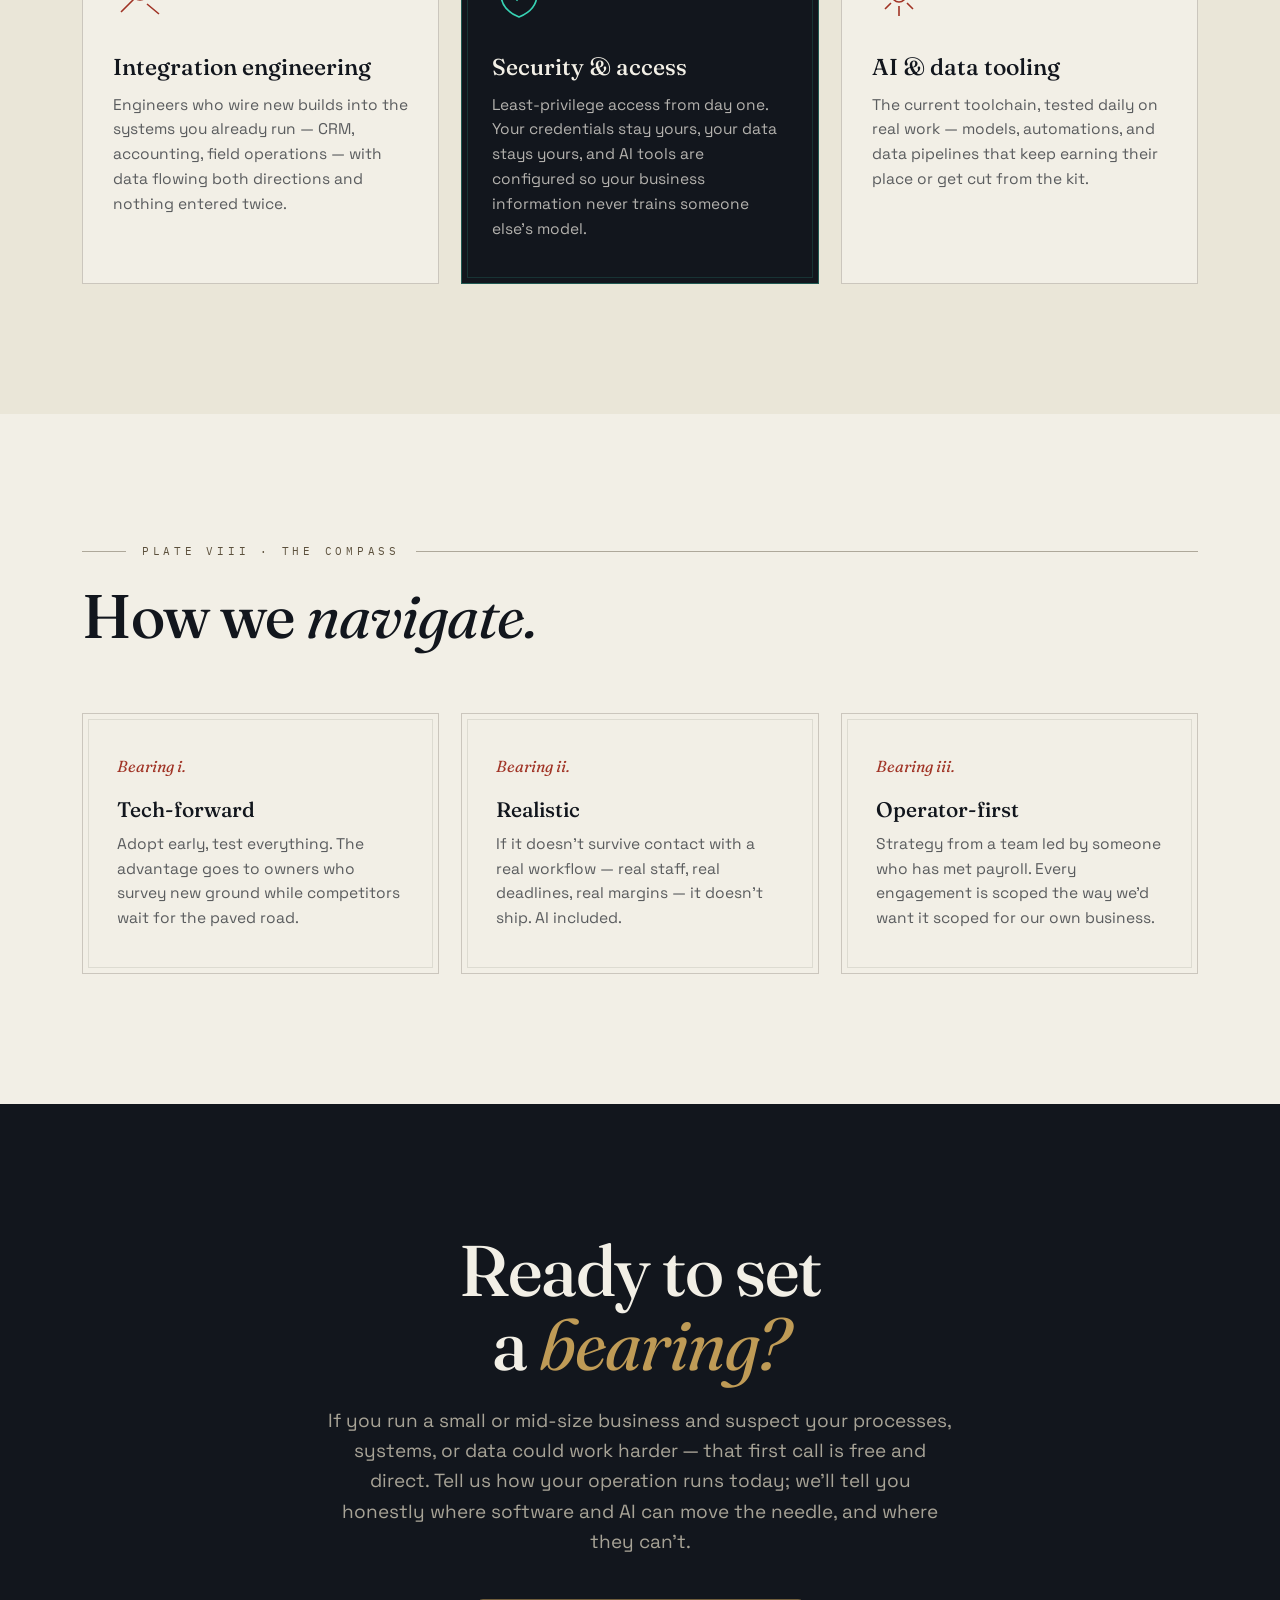
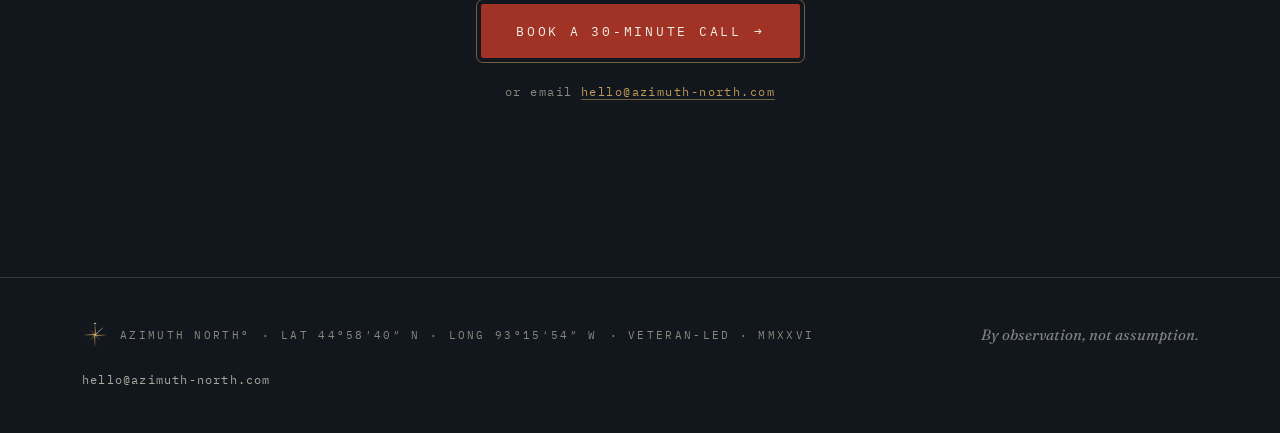
==== commit bb7a6a46: "Refresh site: calmer hero, Cal.com booking, Insights, SEO research Library Hero (index + about): - A" ====
--- a/about.html
+++ b/about.html
@@ -96,7 +96,13 @@
 
 /* ---------- hero ---------- */
 #hero{min-height:100svh;background:var(--ink);color:var(--paper);display:flex;align-items:center;overflow:hidden}
-#terrain{position:absolute;inset:0;width:100%;height:100%;display:block}
+/* AI-generated survey chart, sits quietly beneath the live terrain for depth */
+#hero .chart-bg{position:absolute;inset:-28px;z-index:0;pointer-events:none;
+  background-image:linear-gradient(90deg,rgba(18,22,29,.98) 0%,rgba(18,22,29,.9) 40%,rgba(18,22,29,.55) 100%),url("assets/hero-bg.jpg");
+  background-size:cover;background-position:center;opacity:.45;filter:blur(3px) saturate(.9)}
+#hero .chart-bg::after{content:"";position:absolute;inset:0;background:radial-gradient(130% 108% at 68% 42%,transparent 24%,rgba(18,22,29,.72) 100%)}
+@media(max-width:820px){#hero .chart-bg{opacity:.38;background-image:linear-gradient(180deg,rgba(18,22,29,.78) 0%,rgba(18,22,29,.55) 60%,rgba(18,22,29,.7) 100%),url("assets/hero-bg.jpg")}}
+#terrain{position:absolute;inset:0;width:100%;height:100%;display:block;z-index:1}
 #hero .hud{position:absolute;font-family:var(--mono);font-size:10.5px;letter-spacing:.24em;color:rgba(239,230,208,.5);display:flex;gap:10px;align-items:center;text-transform:uppercase}
 #hero .hud .tick{width:22px;height:1px;background:var(--brass-dim)}
 .hud-tl{top:100px;left:32px}
@@ -125,7 +131,7 @@
 .btn-ghost{color:var(--paper);border:1px solid rgba(239,230,208,.35);outline:1px solid transparent;outline-offset:4px;transition:border-color .25s,color .25s,outline-color .25s}
 .btn-ghost:hover{border-color:var(--brass);outline-color:var(--brass-dim);color:var(--brass)}
 .scroll-hint{position:absolute;bottom:34px;left:50%;transform:translateX(-50%);z-index:2;font-family:var(--mono);font-size:10px;letter-spacing:.34em;color:rgba(239,230,208,.4);display:flex;flex-direction:column;align-items:center;gap:10px}
-.scroll-hint .line{width:1px;height:44px;background:linear-gradient(var(--mint),transparent);animation:drop 2.2s infinite cubic-bezier(.76,0,.24,1)}
+.scroll-hint .line{width:1px;height:44px;background:linear-gradient(var(--mint),transparent)}
 @keyframes drop{0%{transform:scaleY(0);transform-origin:top}45%{transform:scaleY(1);transform-origin:top}55%{transform:scaleY(1);transform-origin:bottom}100%{transform:scaleY(0);transform-origin:bottom}}
 
 /* ---------- expedition seal ---------- */
@@ -148,7 +154,7 @@
 .band{background:var(--ink);border-top:1px solid var(--line-dark);border-bottom:1px solid var(--line-dark);overflow:hidden;padding:18px 0;position:relative}
 .band::before,.band::after{content:"";position:absolute;left:0;right:0;height:1px;background:var(--brass-dim);opacity:.5}
 .band::before{top:5px}.band::after{bottom:5px}
-.band .track{display:flex;width:max-content;animation:scrollx 30s linear infinite;font-family:var(--disp);font-size:13px;letter-spacing:.42em;color:rgba(239,230,208,.6);white-space:nowrap;text-transform:uppercase}
+.band .track{display:flex;justify-content:center;flex-wrap:wrap;width:100%;font-family:var(--disp);font-size:13px;letter-spacing:.42em;color:rgba(239,230,208,.6);white-space:nowrap;text-transform:uppercase}
 .band .track span i{font-style:normal;color:var(--brass);margin:0 34px}
 @keyframes scrollx{to{transform:translateX(-50%)}}
 
@@ -328,9 +334,6 @@
   </defs>
 </svg>
 
-<!-- cursor reticle -->
-<div id="reticle" aria-hidden="true"><div class="ring"></div></div>
-
 <nav id="nav">
   <div class="wrap">
     <a class="brand" href="index.html" aria-label="Azimuth home">
@@ -341,20 +344,23 @@
           <circle cx="100" cy="22" r="6" fill="#a03325"/>
         </g>
       </svg>
-      <span class="wm-stack"><span class="wm">AZIMUTH&nbsp;NORTH<sup class="deg">°</sup></span><span class="wm-sub">Consulting + AI Implementation</span></span>
+      <span class="wm-stack"><span class="wm">AZIMUTH&nbsp;NORTH<sup class="deg">°</sup></span><span class="wm-sub">Veteran-Led · Consulting + AI Implementation</span></span>
     </a>
     <div class="nav-links">
       <a href="index.html#difference">The Difference</a>
       <a href="index.html#capabilities">What we do</a>
       <a href="index.html#process">How we work</a>
+      <a href="index.html#insights">Insights</a>
+      <a href="library.html">Library</a>
       <a href="about.html" style="color:var(--brass)">About</a>
-      <a href="#cta" class="nav-cta">Book a call</a>
+      <a href="https://cal.com/nicholas-vandam-gm8vid/30min" target="_blank" rel="noopener" class="nav-cta" data-cal-namespace="30min" data-cal-link="nicholas-vandam-gm8vid/30min" data-cal-config='{"layout":"month_view"}'>Book a call</a>
     </div>
   </div>
 </nav>
 
 <!-- hero -->
 <section id="hero" style="min-height:88svh">
+  <div class="chart-bg" aria-hidden="true"></div>
   <canvas id="terrain" aria-hidden="true"></canvas>
   <div class="wrap hero-inner">
     <div class="hero-plate rv in">Plate V · The Party</div>
@@ -365,28 +371,15 @@
     </h1>
     <p class="hero-sub rv rv-d2 in">Azimuth North is a tight expedition party — led from the front by Nick Vandam (small-business owner, veteran military officer, Thunderbird-trained) and backed by integration, security, and AI engineers. The exploration is already shipping results.</p>
     <div class="cta-row rv rv-d3 in">
-      <a class="btn btn-solid" href="#cta" data-magnetic><span>Book a free consult</span> <span class="arrow">→</span></a>
+      <a class="btn btn-solid" href="https://cal.com/nicholas-vandam-gm8vid/30min" target="_blank" rel="noopener" data-cal-namespace="30min" data-cal-link="nicholas-vandam-gm8vid/30min" data-cal-config='{"layout":"month_view"}' data-magnetic><span>Schedule a call</span> <span class="arrow">→</span></a>
     </div>
-  </div>
-
-  <!-- rotating expedition seal -->
-  <div class="seal" aria-hidden="true">
-    <svg viewBox="0 0 150 150">
-      <defs><path id="sealpath2" d="M75,75 m-58,0 a58,58 0 1,1 116,0 a58,58 0 1,1 -116,0"/></defs>
-      <g class="spin">
-        <text><textPath href="#sealpath2">AZIMUTH NORTH · FIELD SURVEY · VETERAN-LED ·</textPath></text>
-      </g>
-      <g color="#bf9b56" transform="translate(35 35) scale(.4)"><use href="#rose"/></g>
-      <line x1="75" y1="75" x2="91" y2="59" stroke="#37d3b4" stroke-width="2" stroke-linecap="round"/>
-    </svg>
   </div>
 </section>
 
 <!-- engraved band -->
 <div class="band" aria-hidden="true">
   <div class="track">
-    <span>Map<i>◆</i>Fit<i>◆</i>Connect<i>◆</i>Visualize<i>◆</i>Sustain<i>◆</i>Map<i>◆</i>Fit<i>◆</i>Connect<i>◆</i>Visualize<i>◆</i>Sustain<i>◆</i></span>
-    <span>Map<i>◆</i>Fit<i>◆</i>Connect<i>◆</i>Visualize<i>◆</i>Sustain<i>◆</i>Map<i>◆</i>Fit<i>◆</i>Connect<i>◆</i>Visualize<i>◆</i>Sustain<i>◆</i></span>
+    <span>Map<i>◆</i>Fit<i>◆</i>Connect<i>◆</i>Visualize<i>◆</i>Sustain</span>
   </div>
 </div>
 
@@ -477,7 +470,8 @@
     <h2 class="rv">Ready to set<br>a <em>bearing?</em></h2>
     <p class="rv rv-d1">If you run a small or mid-size business and suspect your processes, systems, or data could work harder — that first call is free and direct. Tell us how your operation runs today; we'll tell you honestly where software and AI can move the needle, and where they can't.</p>
     <div class="rv rv-d2">
-      <a class="btn btn-solid" href="mailto:hello@azimuth-north.com" data-magnetic><span>hello@azimuth-north.com</span> <span class="arrow">→</span></a>
+      <a class="btn btn-solid" href="https://cal.com/nicholas-vandam-gm8vid/30min" target="_blank" rel="noopener" data-cal-namespace="30min" data-cal-link="nicholas-vandam-gm8vid/30min" data-cal-config='{"layout":"month_view"}' data-magnetic><span>Book a 30-minute call</span> <span class="arrow">→</span></a>
+      <p style="margin-top:24px;font-family:var(--mono);font-size:12px;letter-spacing:.12em;color:rgba(239,230,208,.55)">or email <a href="mailto:hello@azimuth-north.com" style="color:var(--brass);text-decoration:none;border-bottom:1px solid var(--brass-dim)">hello@azimuth-north.com</a></p>
     </div>
   </div>
 </section>
@@ -609,28 +603,11 @@
   }
   if(reduce){ draw(1234, 0); } else { raf = requestAnimationFrame(loop); }
 }
-TerrainField(document.getElementById('terrain'), {cell:16, levels:9, scan:true});
+TerrainField(document.getElementById('terrain'), {cell:16, levels:9, scan:false});
 TerrainField(document.getElementById('ctaTerrain'), {cell:20, levels:7, baseAlpha:.1, mouse:true});
 
 /* ================= no preloader on this page ================= */
 document.body.classList.add('loaded');
-
-/* ================= reticle cursor ================= */
-const ret = document.getElementById('reticle');
-if(matchMedia('(hover:hover)').matches && !reduce){
-  document.body.classList.add('has-cursor');
-  let rx=0,ry=0,px=0,py=0;
-  addEventListener('mousemove',e=>{px=e.clientX;py=e.clientY;});
-  (function follow(){
-    rx+=(px-rx)*.2; ry+=(py-ry)*.2;
-    ret.style.left=rx+'px'; ret.style.top=ry+'px';
-    requestAnimationFrame(follow);
-  })();
-  document.querySelectorAll('a,button').forEach(el=>{
-    el.addEventListener('mouseenter',()=>ret.classList.add('hot'));
-    el.addEventListener('mouseleave',()=>ret.classList.remove('hot'));
-  });
-}
 
 /* ================= magnetic buttons ================= */
 if(!reduce) document.querySelectorAll('[data-magnetic]').forEach(btn=>{
@@ -678,5 +655,12 @@
 procTick();
 })();
 </script>
+
+<!-- Cal.com booking popup (opens from any Book button) -->
+<script>
+(function (C, A, L) { let p = function (a, ar) { a.q.push(ar); }; let d = C.document; C.Cal = C.Cal || function () { let cal = C.Cal; let ar = arguments; if (!cal.loaded) { cal.ns = {}; cal.q = cal.q || []; d.head.appendChild(d.createElement("script")).src = A; cal.loaded = true; } if (ar[0] === L) { const api = function () { p(api, arguments); }; const namespace = ar[1]; api.q = api.q || []; if (typeof namespace === "string") { cal.ns[namespace] = cal.ns[namespace] || api; p(cal.ns[namespace], ar); p(cal, ["initNamespace", namespace]); } else p(cal, ar); return; } p(cal, ar); }; })(window, "https://app.cal.com/embed/embed.js", "init");
+Cal("init", "30min", { origin: "https://cal.com" });
+Cal.ns["30min"]("ui", { hideEventTypeDetails: false, layout: "month_view", cssVarsPerTheme: { dark: { "cal-brand": "#bf9b56" }, light: { "cal-brand": "#a03325" } } });
+</script>
 </body>
 </html>
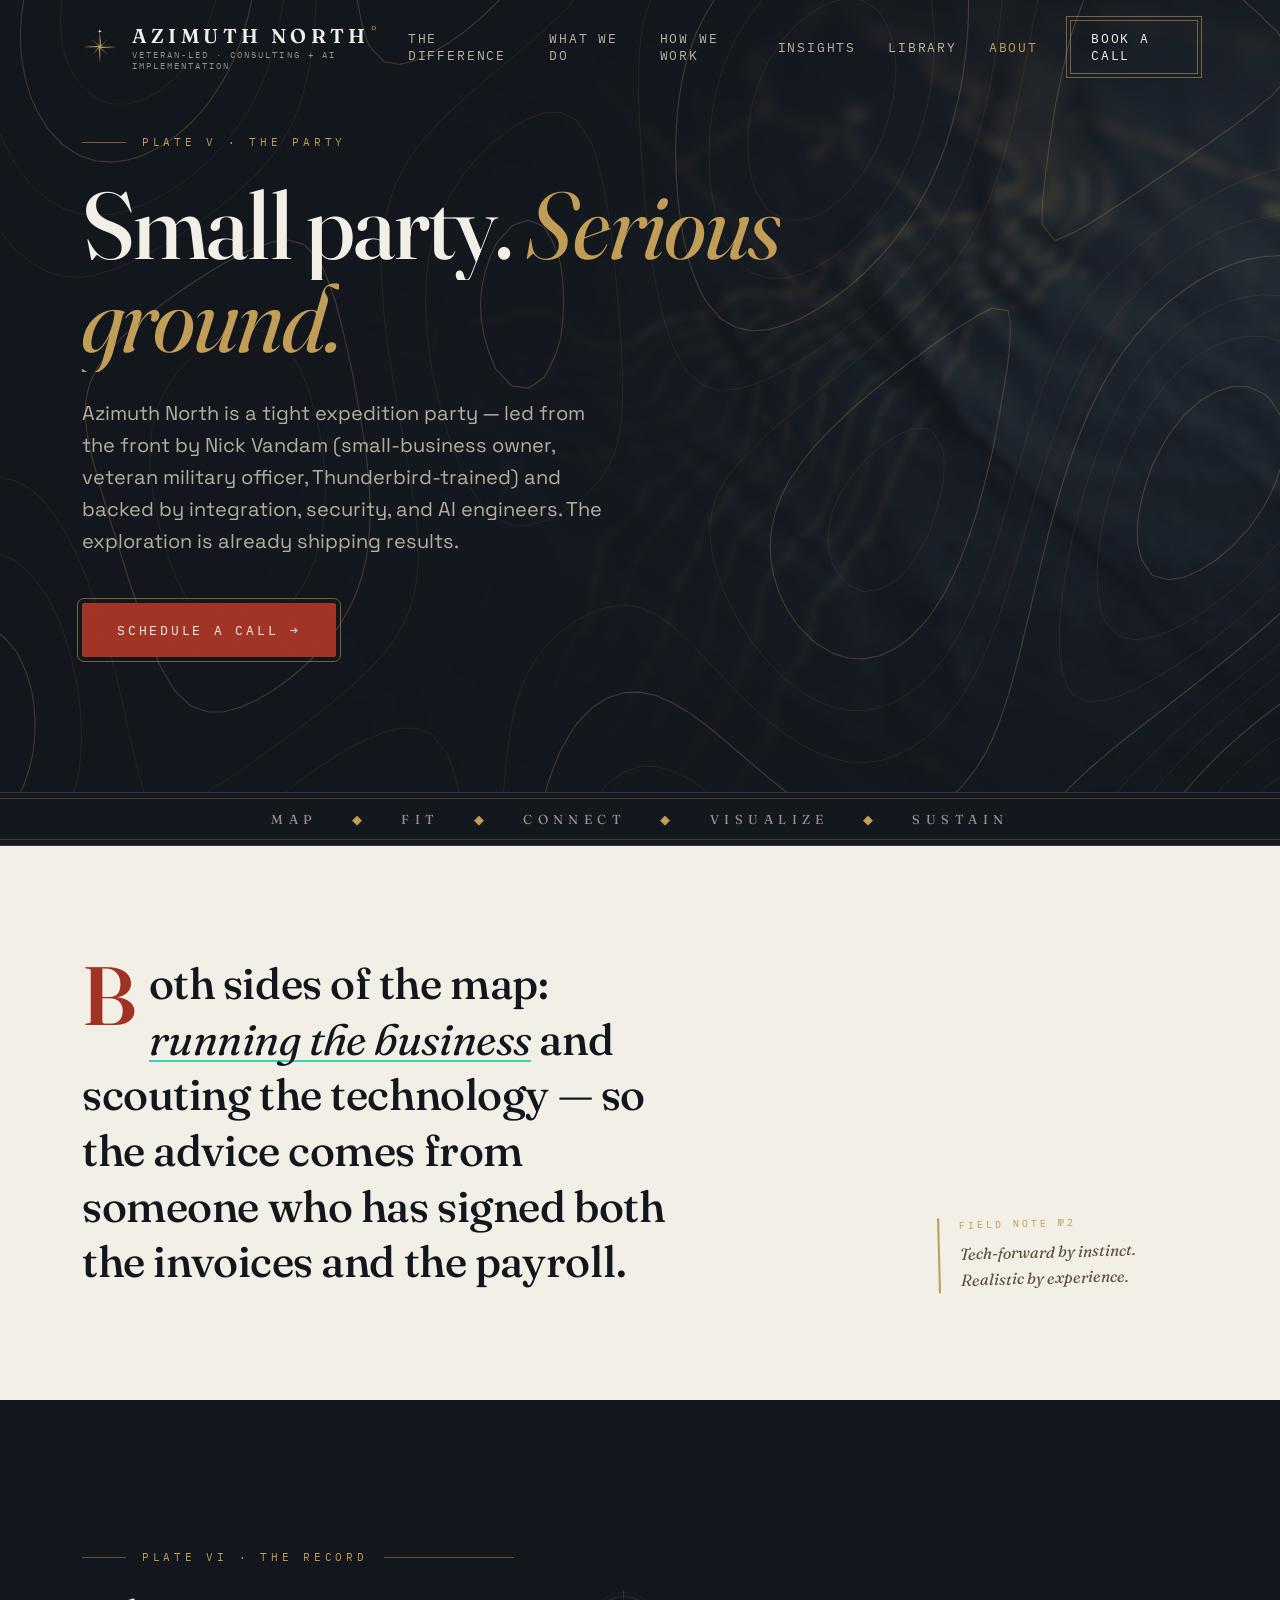
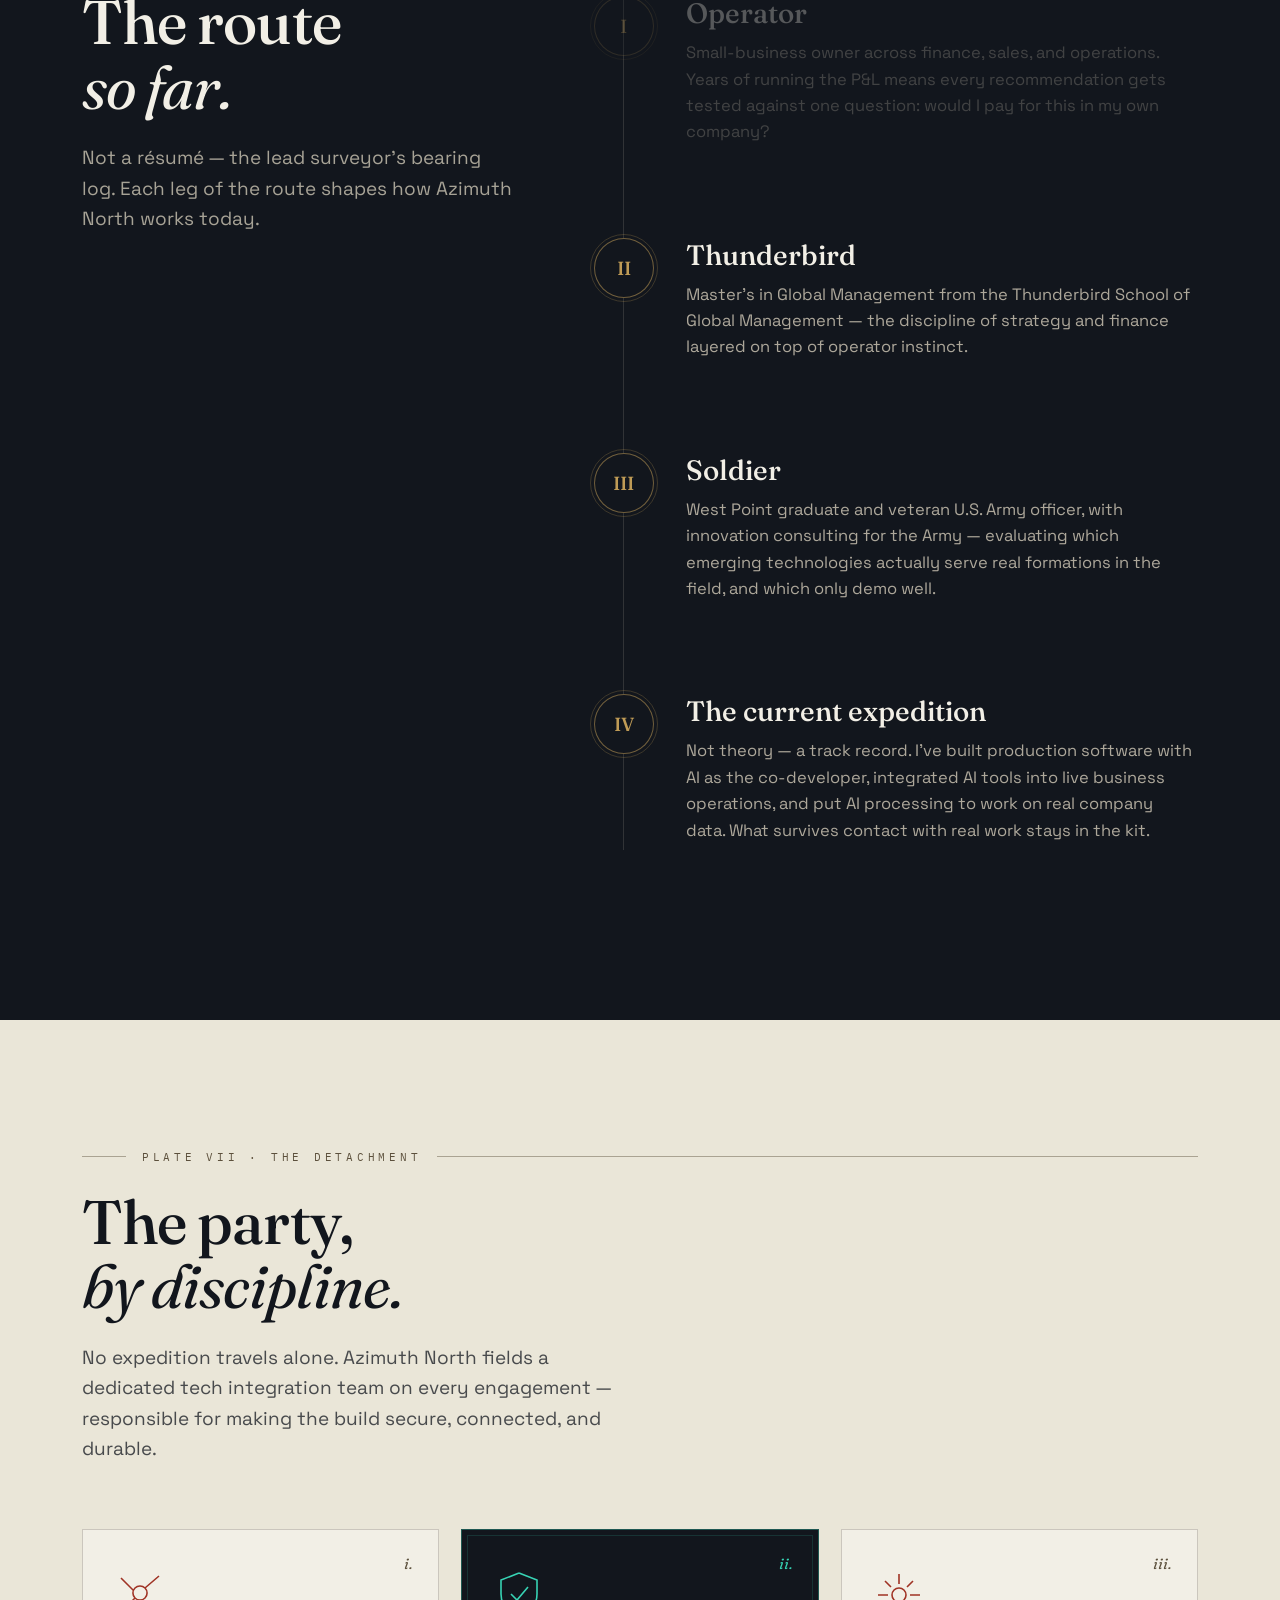
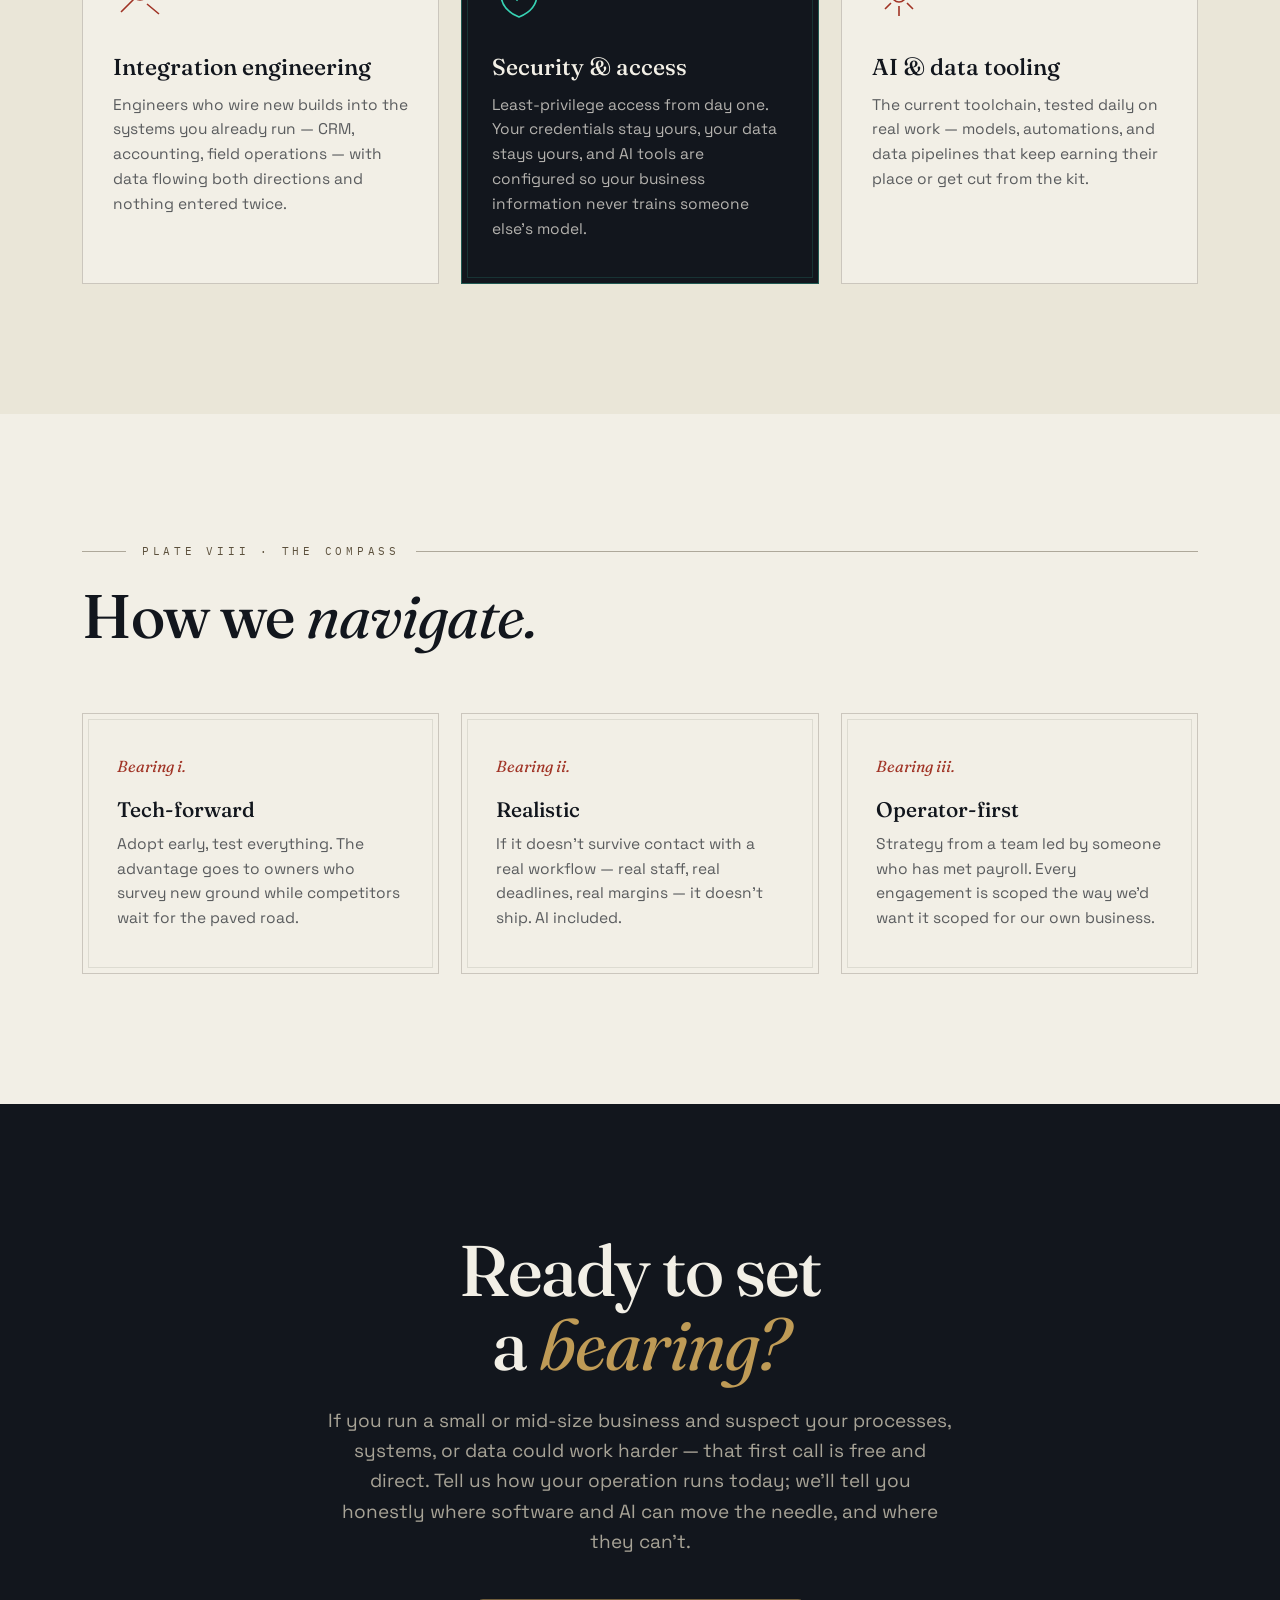
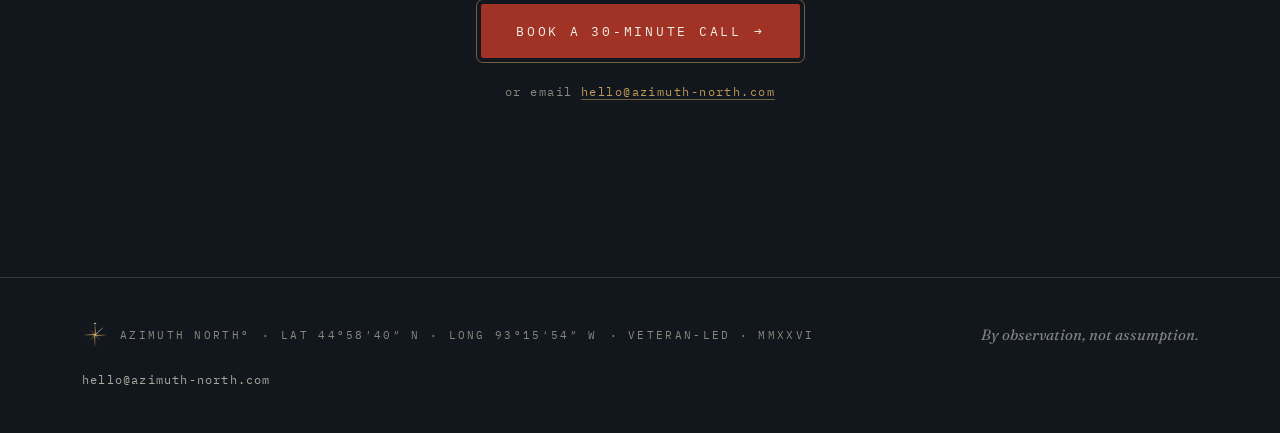
==== commit fe2836e4: "SEO + real favicons: crawlable icons, social share image, full meta on all pages - Add real icon fil" ====
--- a/about.html
+++ b/about.html
@@ -6,7 +6,10 @@
 <title>About — Azimuth North | Consulting &amp; AI Implementation</title>
 <meta name="description" content="Azimuth North is a tight team — led by a small-business owner and veteran military officer, backed by integration, security, and AI engineers — testing what AI can actually do for working businesses.">
 <meta name="theme-color" content="#12161d">
-<link rel="icon" href="data:image/svg+xml,%3Csvg xmlns='http://www.w3.org/2000/svg' viewBox='0 0 100 100'%3E%3Crect width='100' height='100' rx='18' fill='%2312161d'/%3E%3Ccircle cx='50' cy='50' r='38' fill='none' stroke='%23bf9b56' stroke-width='2' stroke-dasharray='1.5 4.5'/%3E%3Cpath d='M50 16 L55 50 L50 50 Z' fill='%23bf9b56'/%3E%3Cpath d='M50 16 L45 50 L50 50 Z' fill='none' stroke='%23bf9b56' stroke-width='1.5'/%3E%3Cpath d='M50 84 L55 50 L50 50 Z M16 50 L50 45 L50 50 Z M84 50 L50 55 L50 50 Z' fill='%23efe6d0' opacity='.7'/%3E%3Cline x1='50' y1='50' x2='73' y2='29' stroke='%23a03325' stroke-width='3' stroke-linecap='round'/%3E%3C/svg%3E">
+<link rel="icon" href="/favicon.svg" type="image/svg+xml">
+<link rel="icon" href="/favicon-96.png" sizes="96x96" type="image/png">
+<link rel="apple-touch-icon" href="/apple-touch-icon.png">
+<link rel="manifest" href="/site.webmanifest">
 <link rel="preconnect" href="https://fonts.googleapis.com">
 <link rel="preconnect" href="https://fonts.gstatic.com" crossorigin>
 <link href="https://fonts.googleapis.com/css2?family=Fraunces:ital,opsz,wght@0,9..144,400;0,9..144,500;0,9..144,600;1,9..144,400;1,9..144,500&family=Space+Grotesk:wght@400;500;600&family=IBM+Plex+Mono:wght@400;500&display=swap" rel="stylesheet">
@@ -306,6 +309,20 @@
   .scroll-hint .line{animation:none}
 }
 </style>
+<meta property="og:image" content="https://azimuth-north.com/og-image.png">
+<meta property="og:image:width" content="1200">
+<meta property="og:image:height" content="630">
+<meta name="twitter:image" content="https://azimuth-north.com/og-image.png">
+<link rel="canonical" href="https://azimuth-north.com/about.html">
+<meta property="og:type" content="website">
+<meta property="og:site_name" content="Azimuth North">
+<meta property="og:title" content="About — Azimuth North | Consulting &amp; AI Implementation">
+<meta property="og:description" content="A veteran-led team — small-business owner and U.S. Army officer, backed by integration, security, and AI engineers — testing what AI can actually do for working businesses.">
+<meta property="og:url" content="https://azimuth-north.com/about.html">
+<meta name="twitter:card" content="summary_large_image">
+<meta name="twitter:title" content="About — Azimuth North">
+<meta name="twitter:description" content="Veteran-led consulting and AI implementation for small and mid-size business.">
+<script type="application/ld+json">{"@context":"https://schema.org","@type":"AboutPage","name":"About — Azimuth North","url":"https://azimuth-north.com/about.html","mainEntity":{"@type":"Person","name":"Nick Vandam","jobTitle":"Founder","worksFor":{"@type":"Organization","name":"Azimuth North"},"sameAs":["https://www.linkedin.com/in/nicholasvandam/"]}}</script>
 </head>
 <body>
 
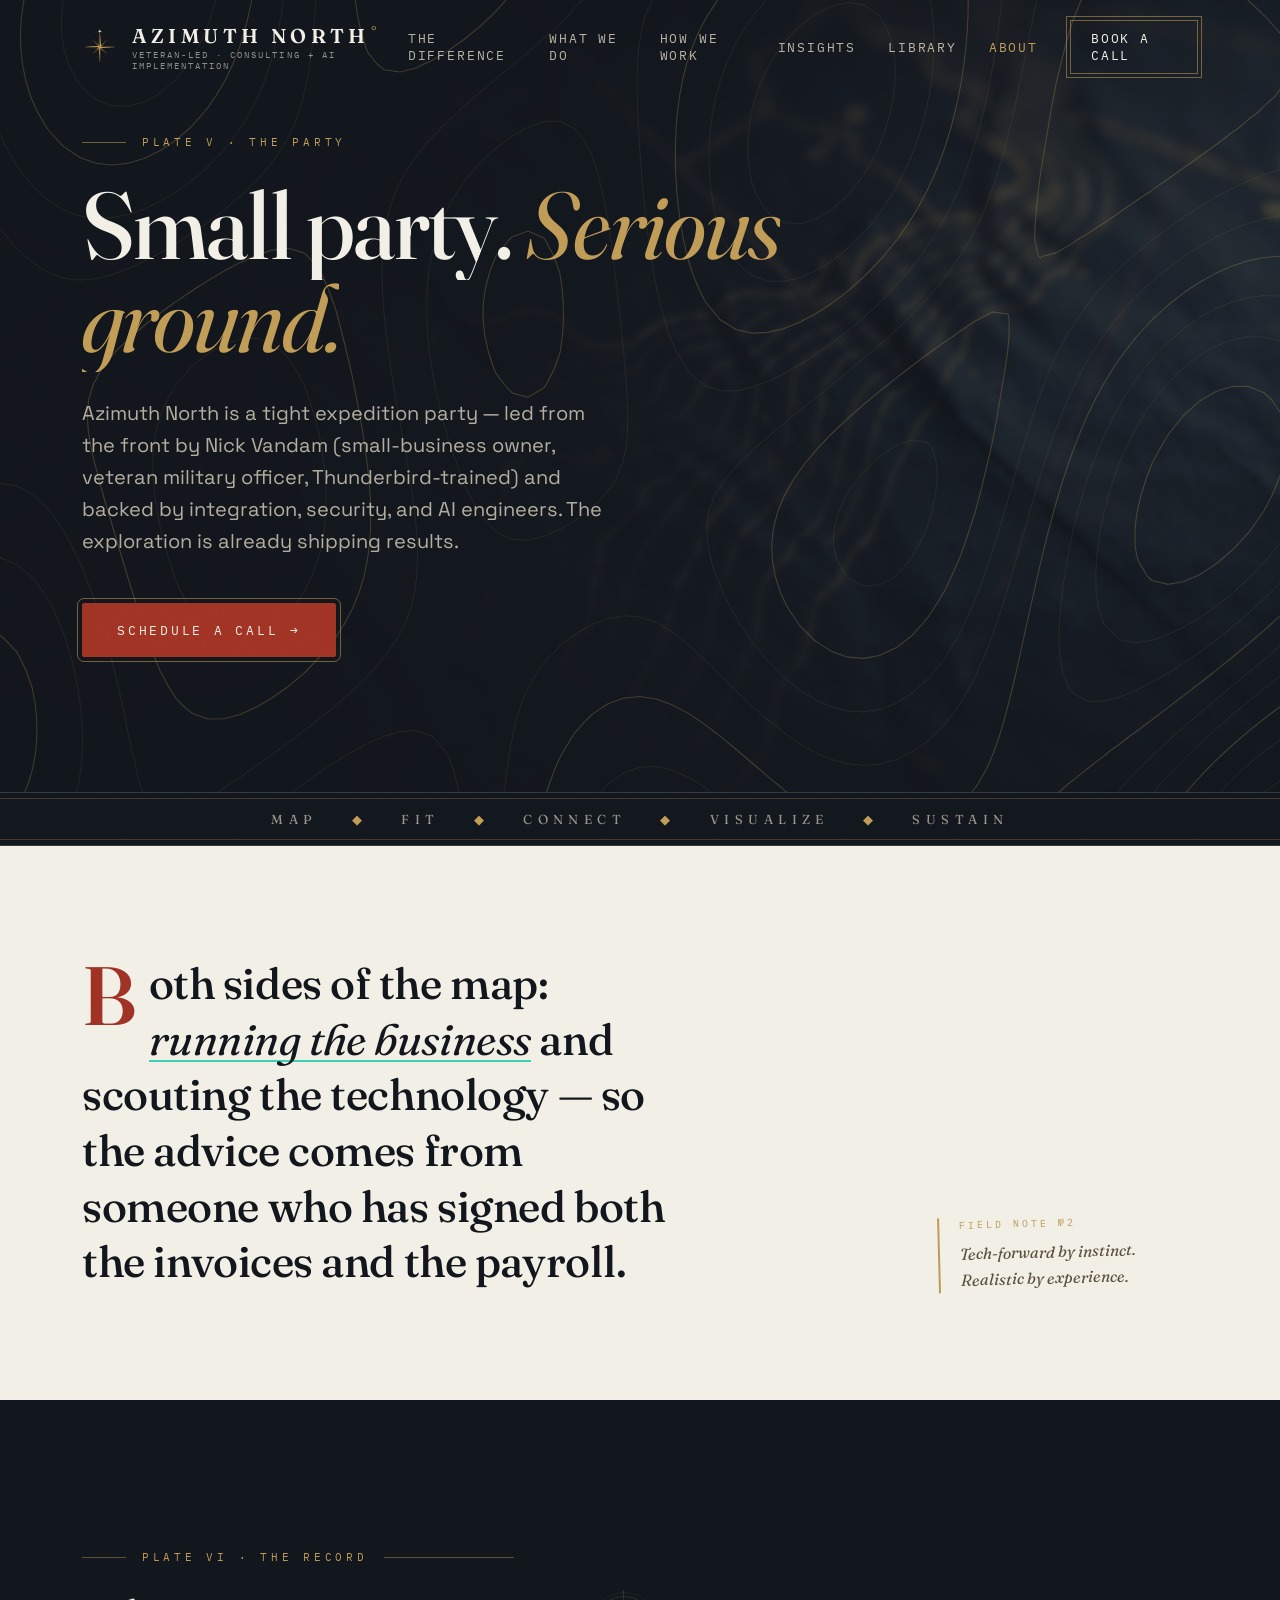
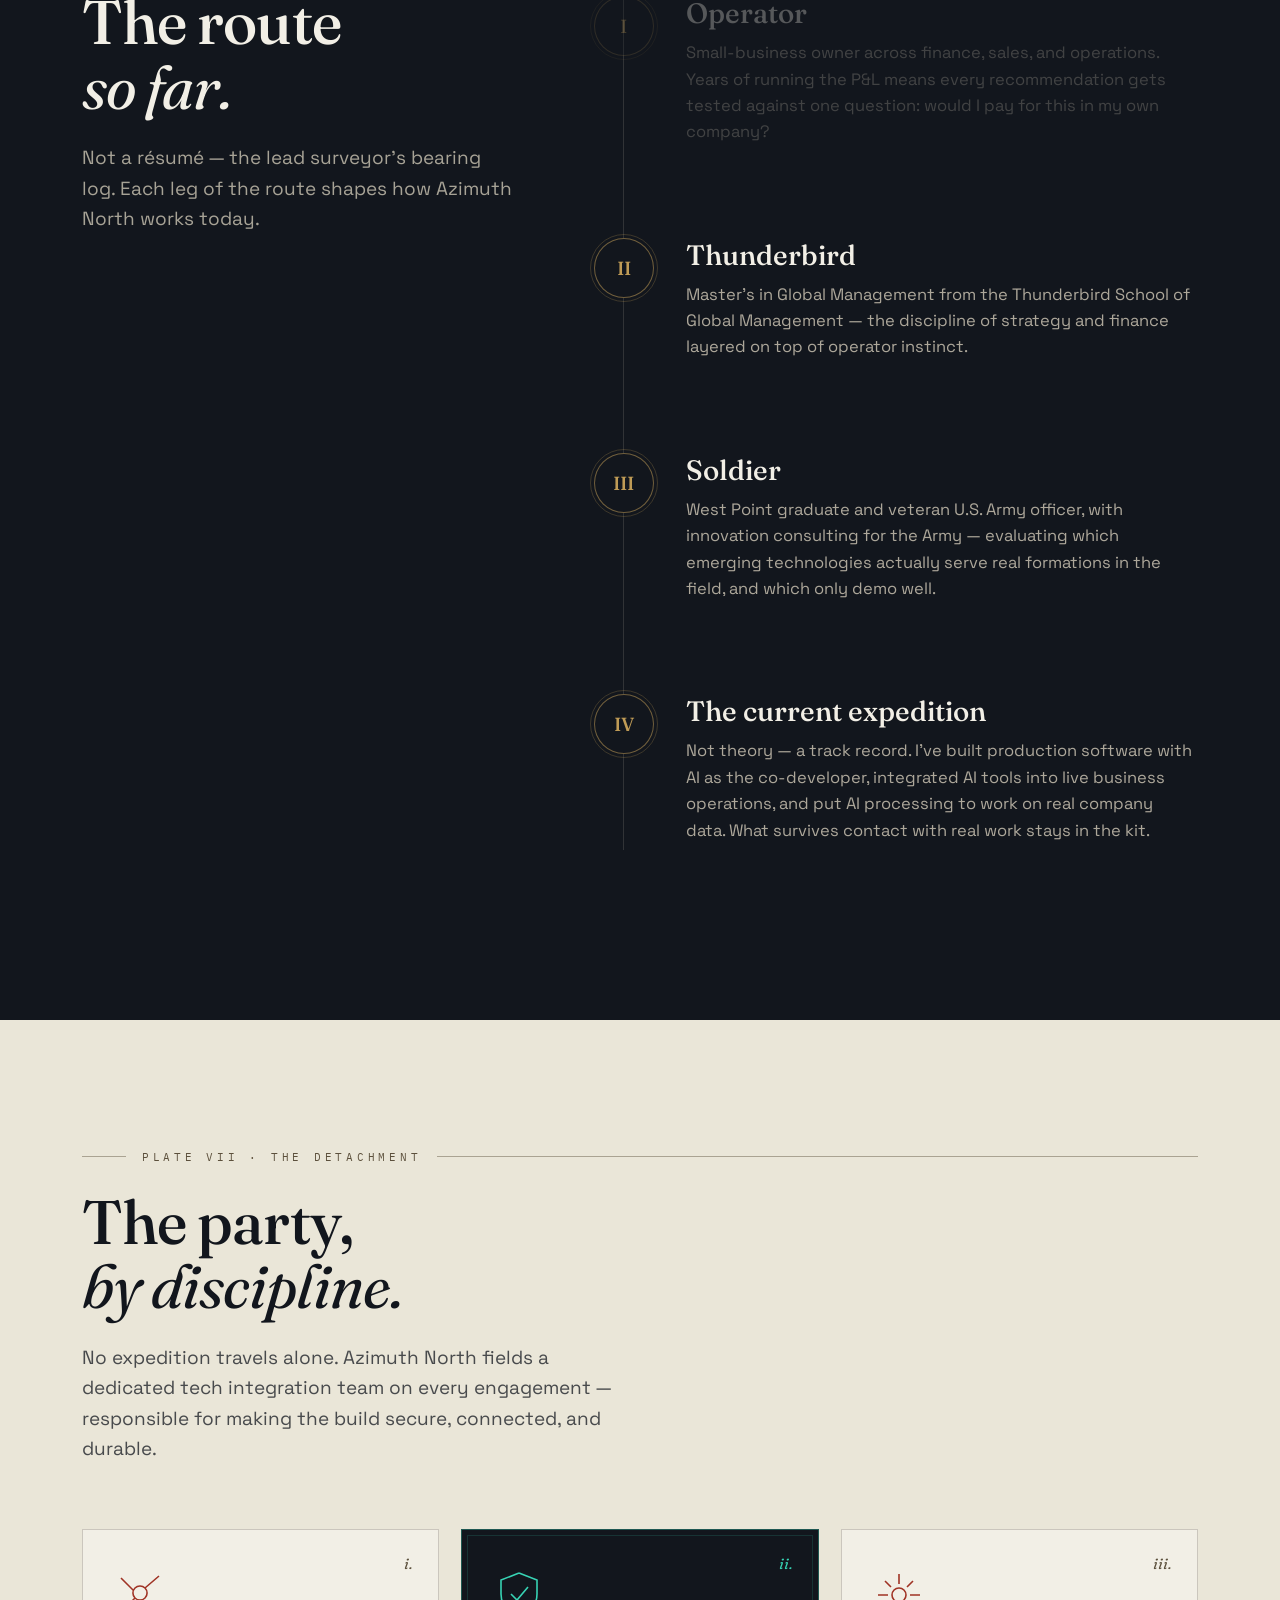
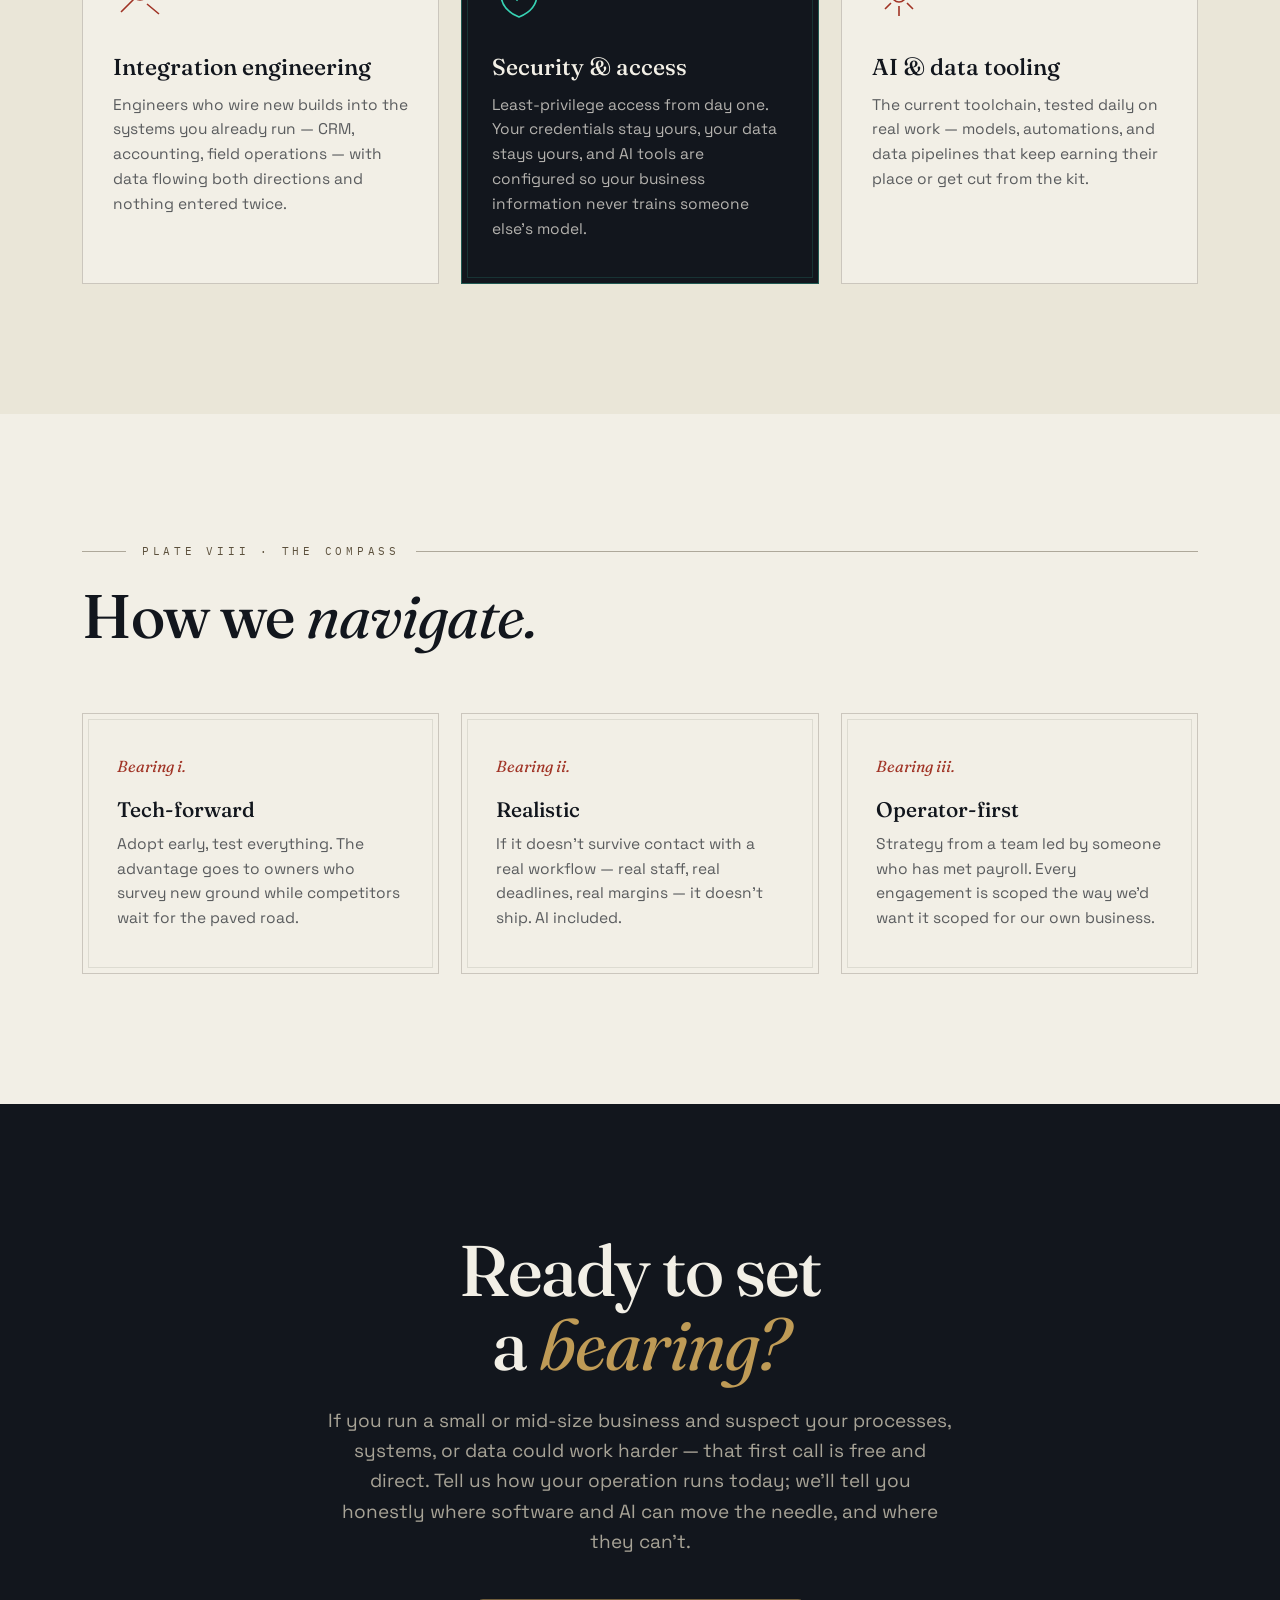
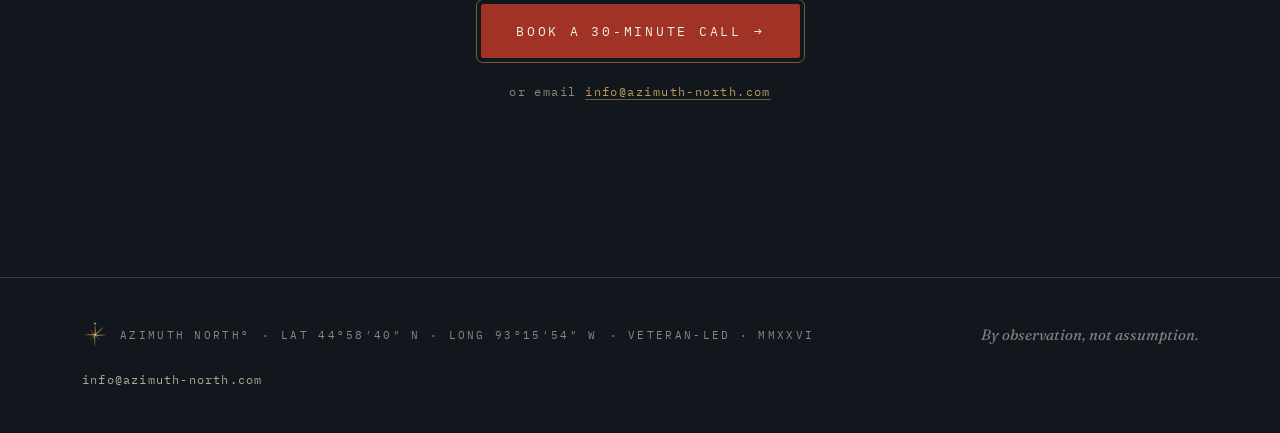
==== commit f77f0256: "Switch site contact email from hello@ to info@azimuth-north.com Co-Authored-By: Claude Opus 4.8 (1M " ====
--- a/about.html
+++ b/about.html
@@ -488,7 +488,7 @@
     <p class="rv rv-d1">If you run a small or mid-size business and suspect your processes, systems, or data could work harder — that first call is free and direct. Tell us how your operation runs today; we'll tell you honestly where software and AI can move the needle, and where they can't.</p>
     <div class="rv rv-d2">
       <a class="btn btn-solid" href="https://cal.com/nicholas-vandam-gm8vid/30min" target="_blank" rel="noopener" data-cal-namespace="30min" data-cal-link="nicholas-vandam-gm8vid/30min" data-cal-config='{"layout":"month_view"}' data-magnetic><span>Book a 30-minute call</span> <span class="arrow">→</span></a>
-      <p style="margin-top:24px;font-family:var(--mono);font-size:12px;letter-spacing:.12em;color:rgba(239,230,208,.55)">or email <a href="mailto:hello@azimuth-north.com" style="color:var(--brass);text-decoration:none;border-bottom:1px solid var(--brass-dim)">hello@azimuth-north.com</a></p>
+      <p style="margin-top:24px;font-family:var(--mono);font-size:12px;letter-spacing:.12em;color:rgba(239,230,208,.55)">or email <a href="mailto:info@azimuth-north.com" style="color:var(--brass);text-decoration:none;border-bottom:1px solid var(--brass-dim)">info@azimuth-north.com</a></p>
     </div>
   </div>
 </section>
@@ -503,7 +503,7 @@
       AZIMUTH NORTH°<span class="coords-long"> · LAT 44°58′40″ N · LONG 93°15′54″ W</span> · VETERAN-LED · MMXXVI
     </span>
     <span style="font-family:var(--disp);font-style:italic;font-size:15px;color:rgba(242,239,230,.5)">By observation, not assumption.</span>
-    <span><a href="mailto:hello@azimuth-north.com">hello@azimuth-north.com</a></span>
+    <span><a href="mailto:info@azimuth-north.com">info@azimuth-north.com</a></span>
   </div>
 </footer>
 
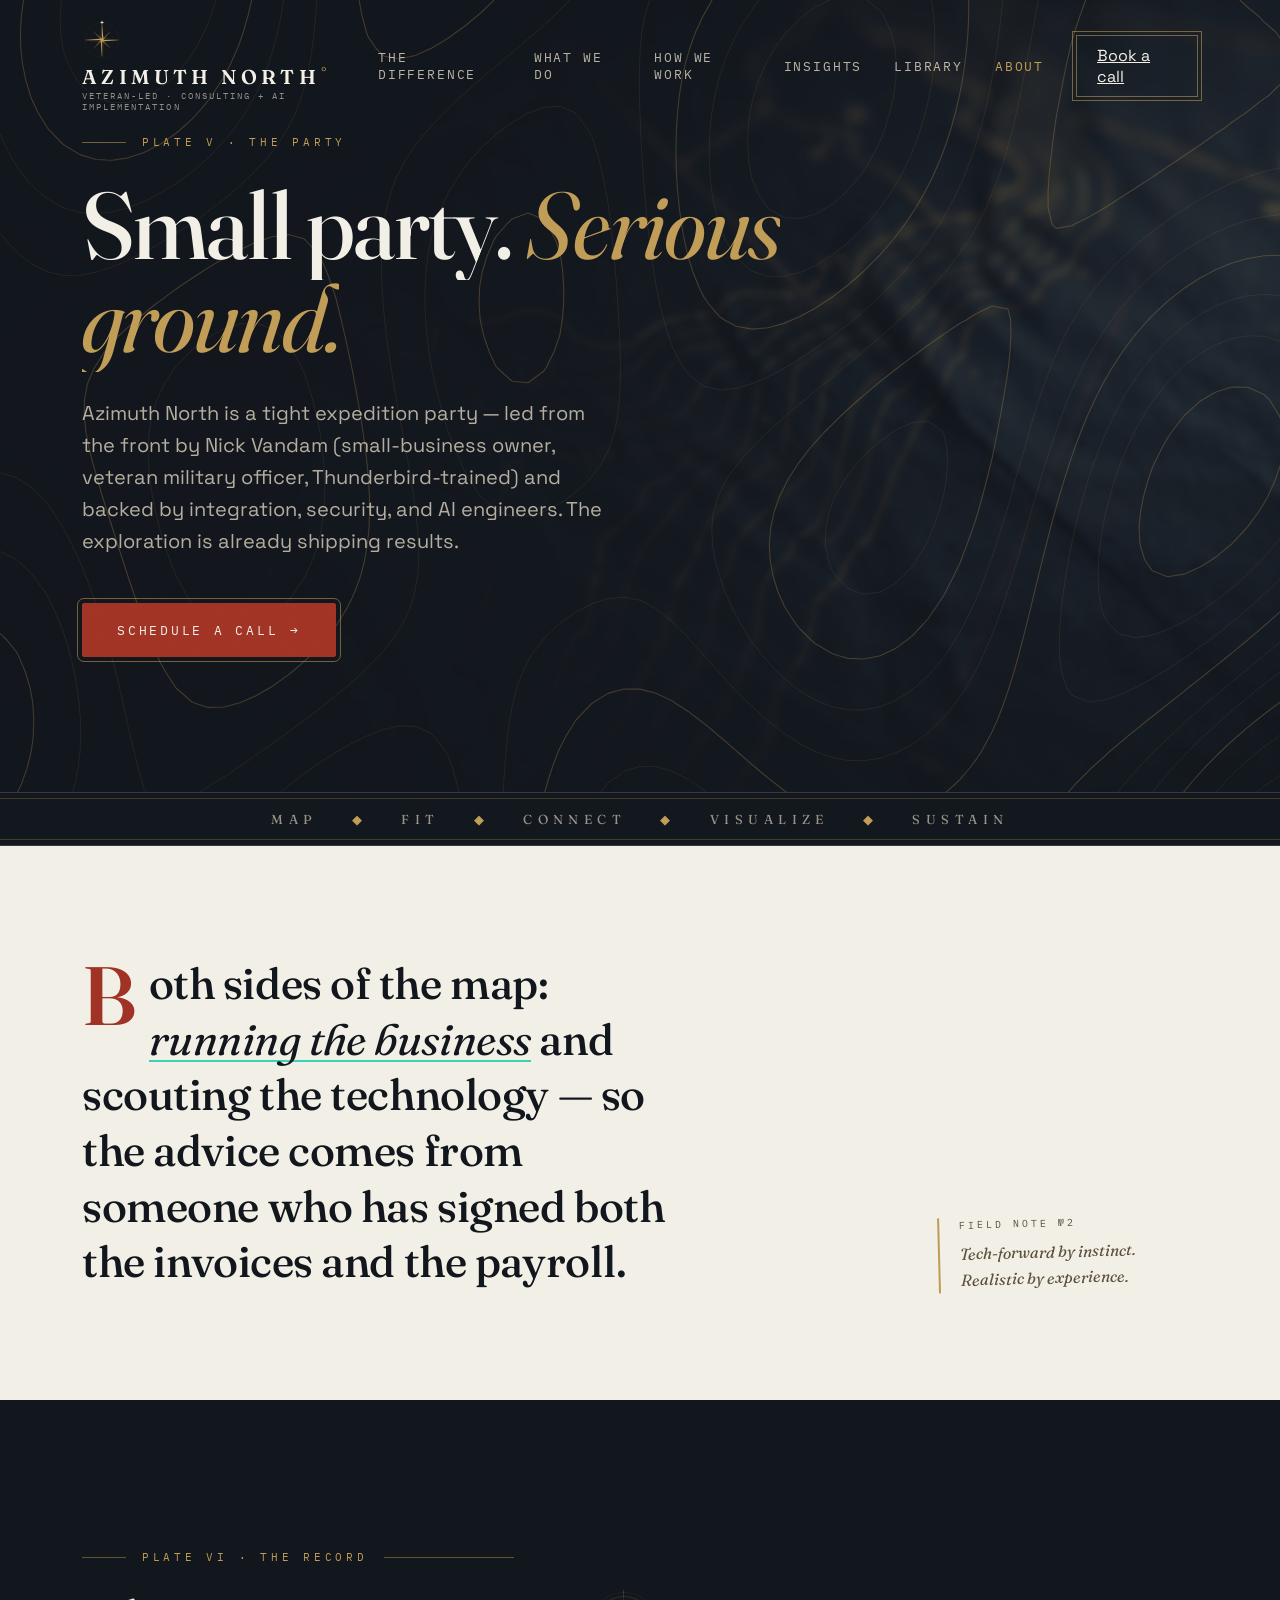
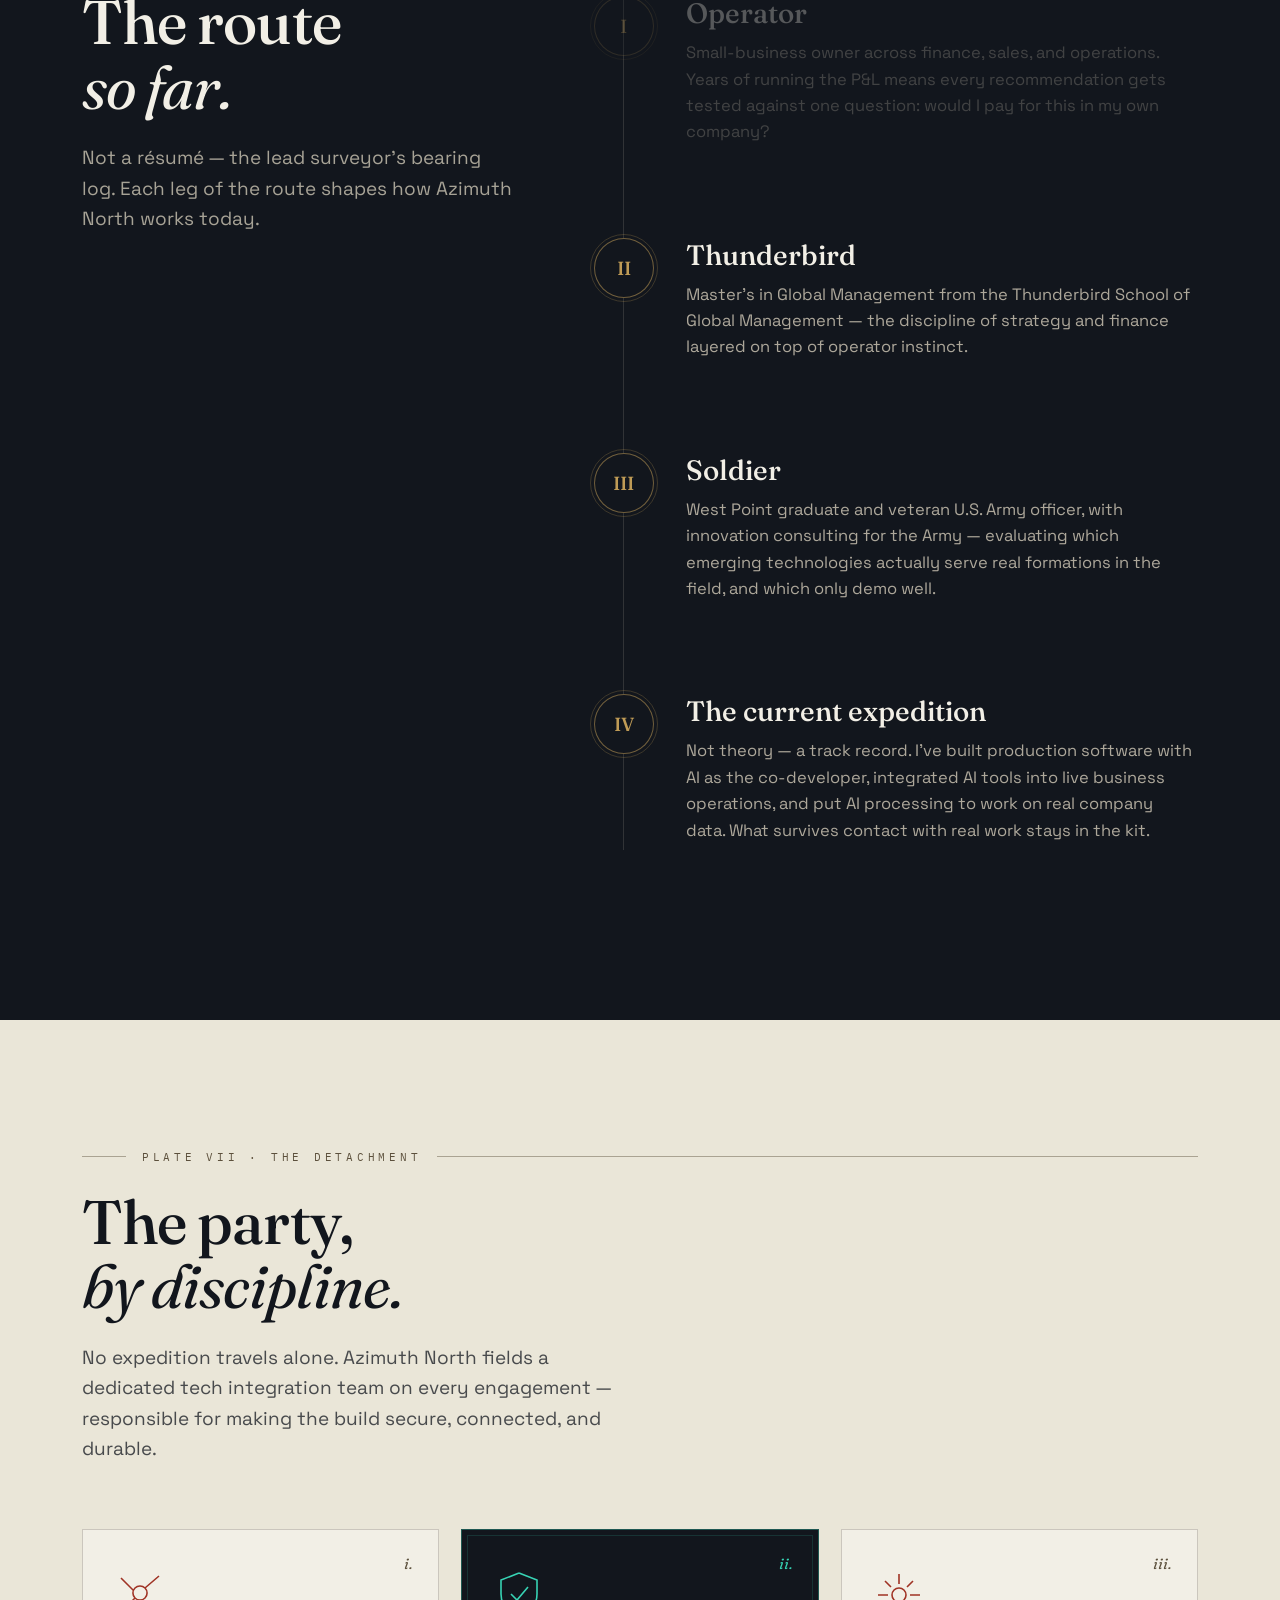
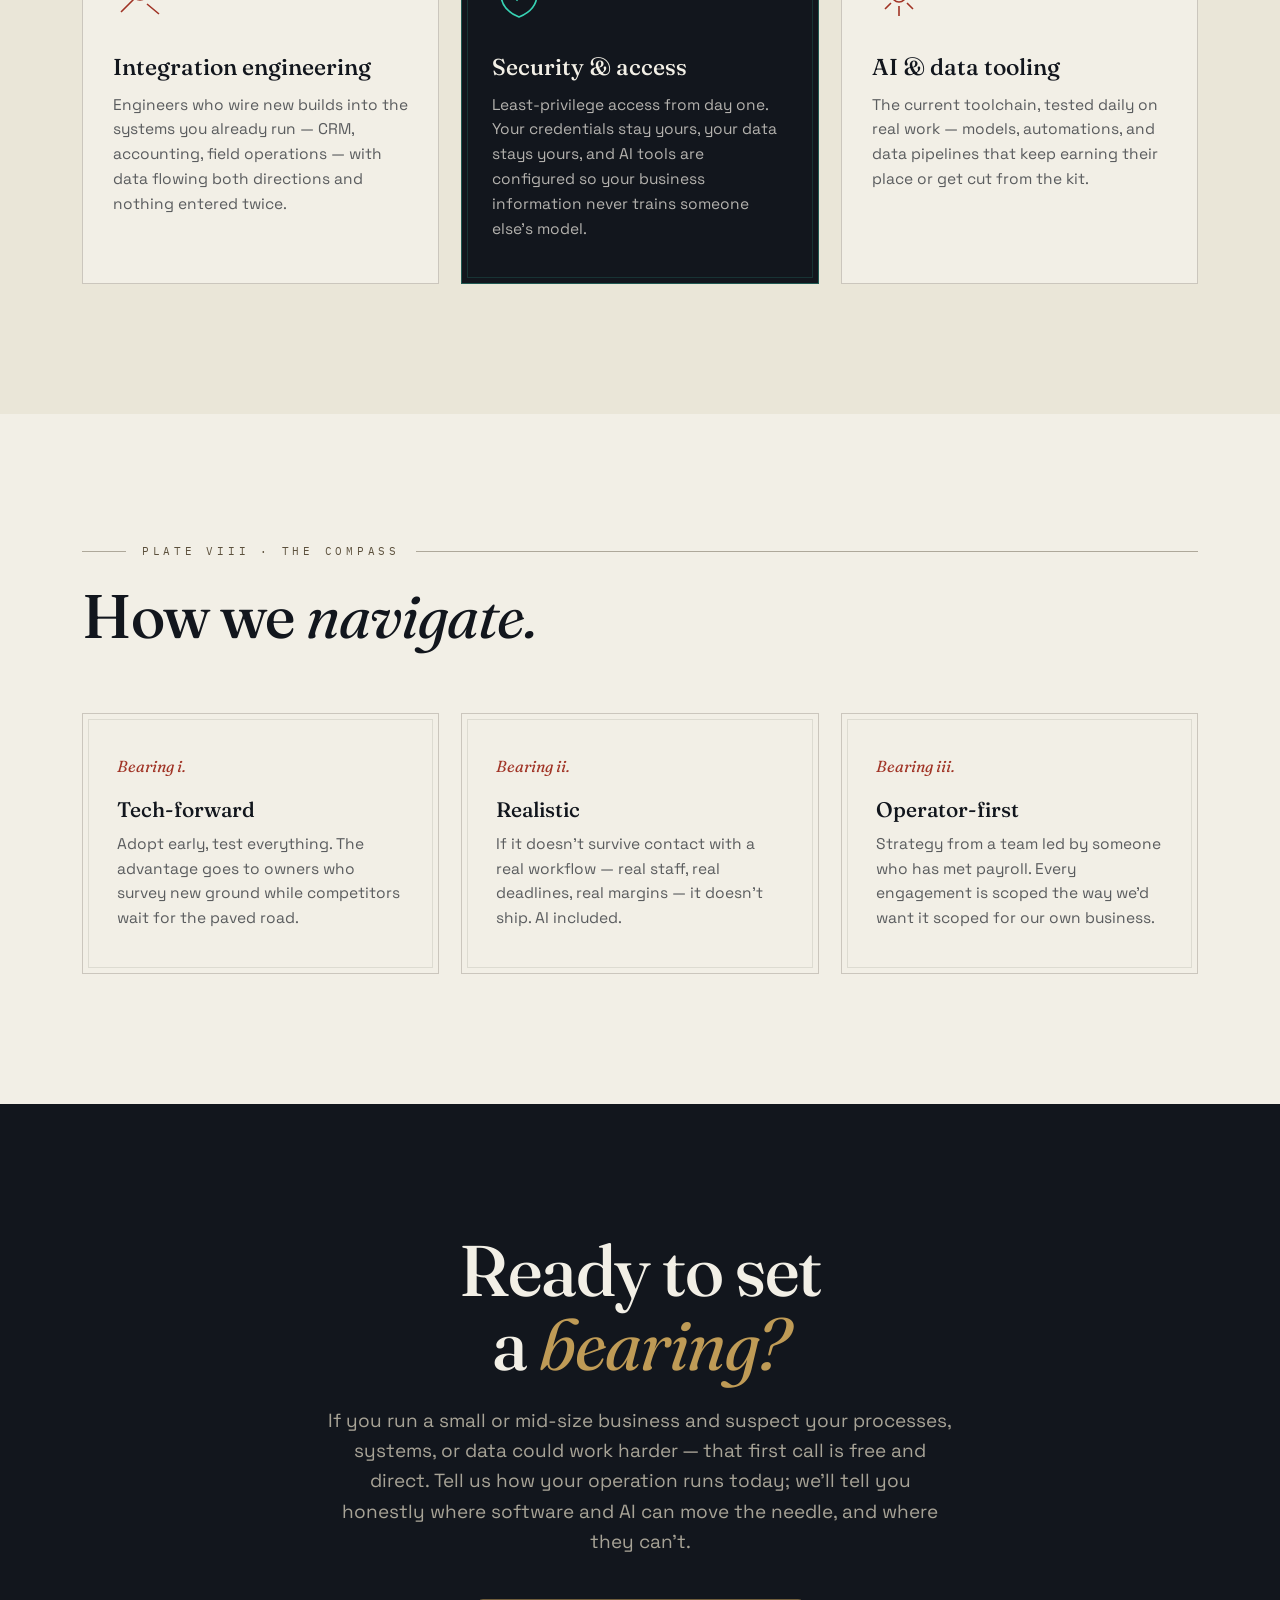
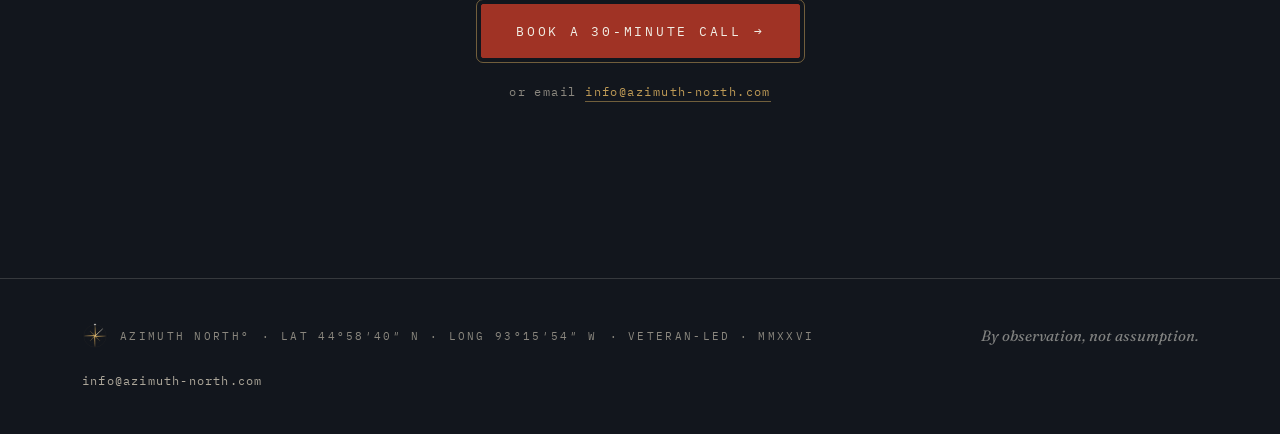
==== commit b1196832: "Fix P0/P2/P3 issues from impeccable design critique Ran a dual-agent design critique (design review " ====
--- a/about.html
+++ b/about.html
@@ -74,7 +74,8 @@
 .on-dark .epigraph{color:rgba(242,239,230,.6)}
 
 /* reveal choreography */
-.rv{opacity:0;transform:translateY(34px);transition:opacity .9s cubic-bezier(.22,1,.36,1),transform .9s cubic-bezier(.22,1,.36,1)}
+.rv{transition:opacity .9s cubic-bezier(.22,1,.36,1),transform .9s cubic-bezier(.22,1,.36,1)}
+html.js .rv:not(.in){opacity:0;transform:translateY(34px)}
 .rv.in{opacity:1;transform:none}
 .rv-d1{transition-delay:.08s}.rv-d2{transition-delay:.16s}.rv-d3{transition-delay:.24s}.rv-d4{transition-delay:.32s}
 
@@ -90,12 +91,28 @@
 .brand .deg{color:var(--brass);font-weight:400;font-size:.7em;vertical-align:.5em;margin-left:1px}
 .brand .wm-stack{display:flex;flex-direction:column;gap:3px}
 .brand .wm-sub{font-family:var(--mono);font-size:8.5px;letter-spacing:.24em;text-transform:uppercase;color:rgba(242,239,230,.55)}
+.nav-right{display:flex;gap:32px;align-items:center}
 .nav-links{display:flex;gap:32px;align-items:center}
 .nav-links a{color:rgba(239,230,208,.75);text-decoration:none;font-size:13px;font-family:var(--mono);letter-spacing:.14em;text-transform:uppercase;transition:color .25s}
 .nav-links a:hover,.nav-links a:focus-visible{color:var(--brass)}
-.nav-cta{border:1px solid var(--brass-dim);outline:1px solid var(--brass-dim);outline-offset:3px;padding:9px 20px;color:var(--paper) !important;transition:border-color .25s,background .25s,outline-color .25s}
+.nav-cta{position:relative;border:1px solid var(--brass-dim);outline:1px solid var(--brass-dim);outline-offset:3px;padding:9px 20px;color:var(--paper) !important;transition:border-color .25s,background .25s,outline-color .25s}
+.nav-cta::before{content:"";position:absolute;inset:-8px}
+/* invisible tap-area expansion for small inline links (44x44px min touch target) */
+.tap-target{position:relative;display:inline-block}
+.tap-target::before{content:"";position:absolute;inset:-16px}
 .nav-cta:hover{border-color:var(--brass);outline-color:var(--brass);background:rgba(191,155,86,.12)}
-@media(max-width:760px){.nav-links a:not(.nav-cta){display:none}}
+.nav-toggle{display:none;background:none;border:none;padding:10px;cursor:pointer;flex-direction:column;gap:5px;width:44px;height:44px;align-items:center;justify-content:center;flex-shrink:0}
+.nav-toggle span{display:block;width:22px;height:2px;background:var(--paper);transition:transform .3s cubic-bezier(.22,1,.36,1),opacity .2s}
+nav.open .nav-toggle span:nth-child(1){transform:translateY(7px) rotate(45deg)}
+nav.open .nav-toggle span:nth-child(2){opacity:0}
+nav.open .nav-toggle span:nth-child(3){transform:translateY(-7px) rotate(-45deg)}
+@media(max-width:900px){
+  nav .wrap{position:relative}
+  .nav-toggle{display:flex}
+  .nav-links{position:absolute;top:100%;left:0;right:0;flex-direction:column;align-items:stretch;gap:0;background:rgba(18,22,29,.97);backdrop-filter:blur(14px);border-top:1px solid var(--line-dark);padding:6px 32px 18px;max-height:0;overflow:hidden;transition:max-height .35s cubic-bezier(.22,1,.36,1)}
+  .nav-links a{padding:14px 0;border-bottom:1px solid var(--line-dark);font-size:14px}
+  nav.open .nav-links{max-height:420px}
+}
 
 /* ---------- hero ---------- */
 #hero{min-height:100svh;background:var(--ink);color:var(--paper);display:flex;align-items:center;overflow:hidden}
@@ -118,7 +135,8 @@
 .hero-plate::before{content:"";width:44px;height:1px;background:var(--brass-dim)}
 h1{font-family:var(--disp);font-weight:500;font-size:clamp(46px,7.4vw,100px);line-height:.98;letter-spacing:-.02em;margin:30px 0 32px;max-width:13ch}
 h1 .word{display:inline-block;overflow:hidden;vertical-align:top;padding-bottom:.08em;margin-bottom:-.08em}
-h1 .word span{display:inline-block;transform:translateY(115%);transition:transform 1s cubic-bezier(.22,1,.36,1)}
+h1 .word span{display:inline-block;transition:transform 1s cubic-bezier(.22,1,.36,1)}
+html.js body:not(.loaded) h1 .word span{transform:translateY(115%)}
 body.loaded h1 .word span{transform:none}
 h1 em{font-style:italic;font-weight:400;color:var(--brass)}
 .hero-sub{font-size:20px;line-height:1.6;color:rgba(239,230,208,.72);max-width:520px;margin-bottom:46px}
@@ -170,7 +188,7 @@
 #frontier .st em u{text-decoration:none;background:linear-gradient(var(--mint),var(--mint)) no-repeat 0 92%/0% 2px;transition:background-size 1.1s cubic-bezier(.22,1,.36,1) .3s}
 #frontier .st.in em u{background-size:100% 2px}
 #frontier .sub{font-family:var(--disp);font-style:italic;font-size:16px;color:var(--sepia);max-width:26ch;line-height:1.6;transform:rotate(-1.5deg);border-left:2px solid var(--brass);padding-left:20px}
-#frontier .sub b{font-family:var(--mono);font-style:normal;font-weight:400;font-size:10px;letter-spacing:.3em;text-transform:uppercase;display:block;margin-bottom:8px;color:var(--brass)}
+#frontier .sub b{font-family:var(--mono);font-style:normal;font-weight:400;font-size:10px;letter-spacing:.3em;text-transform:uppercase;display:block;margin-bottom:8px;color:var(--sepia)}
 
 /* ---------- difference ---------- */
 #difference{background:var(--paper)}
@@ -303,8 +321,8 @@
 
 @media (prefers-reduced-motion:reduce){
   *,*::before,*::after{animation-duration:.01ms !important;animation-iteration-count:1 !important;transition-duration:.01ms !important}
-  .rv{opacity:1;transform:none}
-  h1 .word span{transform:none}
+  .rv{opacity:1 !important;transform:none !important}
+  h1 .word span{transform:none !important}
   #loader{display:none}
   .scroll-hint .line{animation:none}
 }
@@ -325,6 +343,7 @@
 <script type="application/ld+json">{"@context":"https://schema.org","@type":"AboutPage","name":"About — Azimuth North","url":"https://azimuth-north.com/about.html","mainEntity":{"@type":"Person","name":"Nick Vandam","jobTitle":"Founder","worksFor":{"@type":"Organization","name":"Azimuth North"},"sameAs":["https://www.linkedin.com/in/nicholasvandam/"]}}</script>
 </head>
 <body>
+<script>document.documentElement.classList.add('js')</script>
 
 <!-- compass rose symbol, reused everywhere -->
 <svg width="0" height="0" style="position:absolute" aria-hidden="true">
@@ -353,7 +372,7 @@
 
 <nav id="nav">
   <div class="wrap">
-    <a class="brand" href="index.html" aria-label="Azimuth home">
+    <a class="brand tap-target" href="index.html" aria-label="Azimuth home">
       <svg viewBox="0 0 200 200" aria-hidden="true">
         <g color="#bf9b56"><use href="#rose"/></g>
         <g class="rose-needle" id="brandNeedle" transform="rotate(47 100 100)">
@@ -363,14 +382,19 @@
       </svg>
       <span class="wm-stack"><span class="wm">AZIMUTH&nbsp;NORTH<sup class="deg">°</sup></span><span class="wm-sub">Veteran-Led · Consulting + AI Implementation</span></span>
     </a>
-    <div class="nav-links">
-      <a href="index.html#difference">The Difference</a>
-      <a href="index.html#capabilities">What we do</a>
-      <a href="index.html#process">How we work</a>
-      <a href="index.html#insights">Insights</a>
-      <a href="library.html">Library</a>
-      <a href="about.html" style="color:var(--brass)">About</a>
+    <div class="nav-right">
+      <div class="nav-links" id="navLinks">
+        <a href="index.html#difference">The Difference</a>
+        <a href="index.html#capabilities">What we do</a>
+        <a href="index.html#process">How we work</a>
+        <a href="index.html#insights">Insights</a>
+        <a href="library.html">Library</a>
+        <a href="about.html" style="color:var(--brass)">About</a>
+      </div>
       <a href="https://cal.com/nicholas-vandam-gm8vid/30min" target="_blank" rel="noopener" class="nav-cta" data-cal-namespace="30min" data-cal-link="nicholas-vandam-gm8vid/30min" data-cal-config='{"layout":"month_view"}'>Book a call</a>
+      <button class="nav-toggle" id="navToggle" type="button" aria-expanded="false" aria-controls="navLinks" aria-label="Open menu">
+        <span></span><span></span><span></span>
+      </button>
     </div>
   </div>
 </nav>
@@ -488,7 +512,7 @@
     <p class="rv rv-d1">If you run a small or mid-size business and suspect your processes, systems, or data could work harder — that first call is free and direct. Tell us how your operation runs today; we'll tell you honestly where software and AI can move the needle, and where they can't.</p>
     <div class="rv rv-d2">
       <a class="btn btn-solid" href="https://cal.com/nicholas-vandam-gm8vid/30min" target="_blank" rel="noopener" data-cal-namespace="30min" data-cal-link="nicholas-vandam-gm8vid/30min" data-cal-config='{"layout":"month_view"}' data-magnetic><span>Book a 30-minute call</span> <span class="arrow">→</span></a>
-      <p style="margin-top:24px;font-family:var(--mono);font-size:12px;letter-spacing:.12em;color:rgba(239,230,208,.55)">or email <a href="mailto:info@azimuth-north.com" style="color:var(--brass);text-decoration:none;border-bottom:1px solid var(--brass-dim)">info@azimuth-north.com</a></p>
+      <p style="margin-top:24px;font-family:var(--mono);font-size:12px;letter-spacing:.12em;color:rgba(239,230,208,.55)">or email <a class="tap-target" href="mailto:info@azimuth-north.com" style="color:var(--brass);text-decoration:none;border-bottom:1px solid var(--brass-dim)">info@azimuth-north.com</a></p>
     </div>
   </div>
 </section>
@@ -503,7 +527,7 @@
       AZIMUTH NORTH°<span class="coords-long"> · LAT 44°58′40″ N · LONG 93°15′54″ W</span> · VETERAN-LED · MMXXVI
     </span>
     <span style="font-family:var(--disp);font-style:italic;font-size:15px;color:rgba(242,239,230,.5)">By observation, not assumption.</span>
-    <span><a href="mailto:info@azimuth-north.com">info@azimuth-north.com</a></span>
+    <span><a class="tap-target" href="mailto:info@azimuth-north.com">info@azimuth-north.com</a></span>
   </div>
 </footer>
 
@@ -642,6 +666,24 @@
 },{threshold:.18});
 document.querySelectorAll('.rv, .cap').forEach(el=>rvObs.observe(el));
 
+/* ================= mobile nav toggle ================= */
+const navToggle = document.getElementById('navToggle');
+const navEl = document.getElementById('nav');
+if(navToggle){
+  navToggle.addEventListener('click', ()=>{
+    const open = navEl.classList.toggle('open');
+    navToggle.setAttribute('aria-expanded', open ? 'true' : 'false');
+  });
+  document.querySelectorAll('#navLinks a').forEach(a=>{
+    a.addEventListener('click', ()=>{ navEl.classList.remove('open'); navToggle.setAttribute('aria-expanded','false'); });
+  });
+  document.addEventListener('keydown', e=>{
+    if(e.key === 'Escape' && navEl.classList.contains('open')){
+      navEl.classList.remove('open'); navToggle.setAttribute('aria-expanded','false'); navToggle.focus();
+    }
+  });
+}
+
 /* ================= nav state + brand needle sweeps with scroll ================= */
 const nav = document.getElementById('nav');
 const brandNeedle = document.getElementById('brandNeedle');
